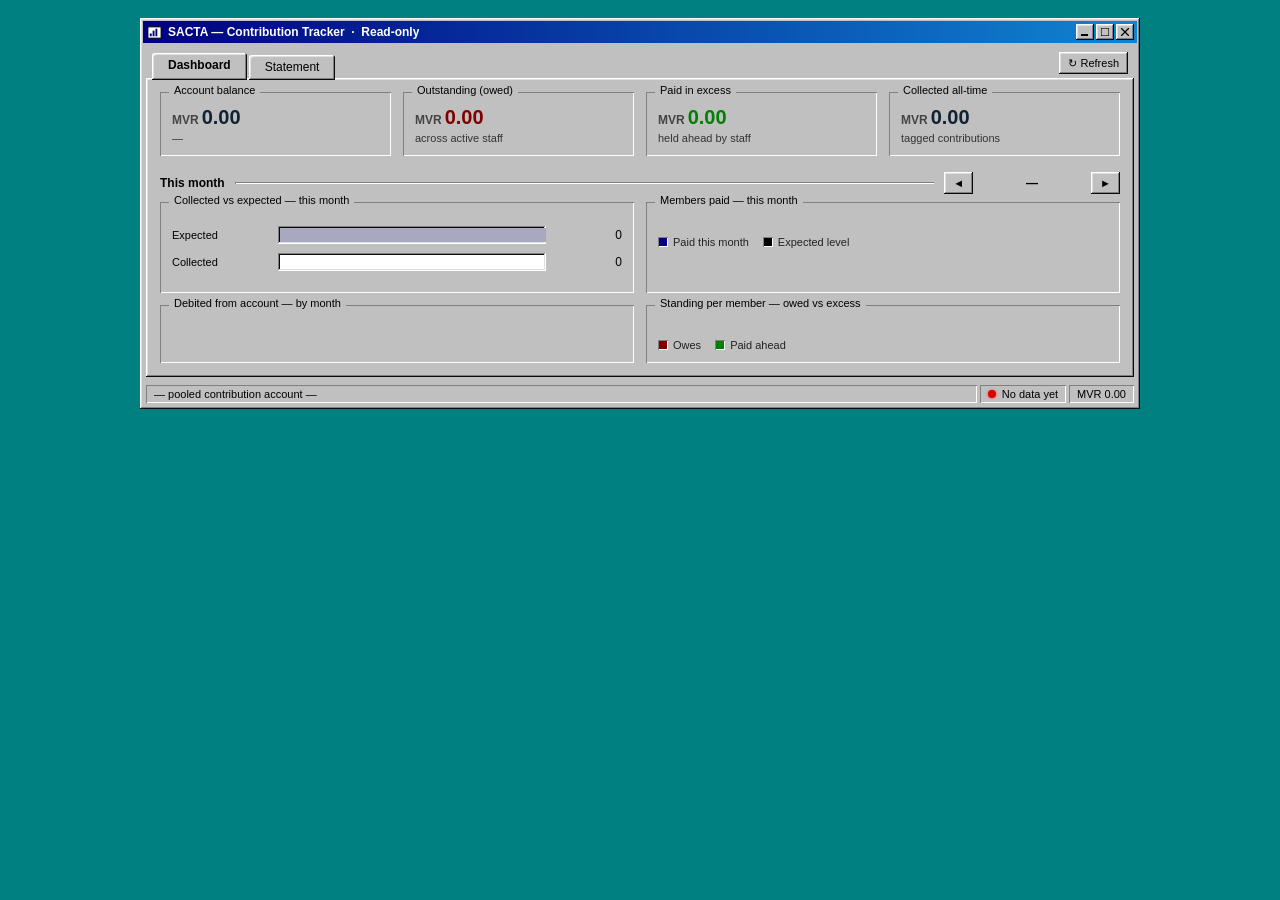
==== guest.html @ 0d837758 "import all files" ====
<!DOCTYPE html>
<html lang="en">
<head>
<meta charset="UTF-8">
<meta name="viewport" content="width=device-width, initial-scale=1.0">
<title>SACTA — Contribution Tracker (view)</title>
<link rel="icon" href="[data-uri]">
<link rel="stylesheet" href="win99.css">
</head>
<body>
<div class="desktop">
  <div class="window app-window">
    <div class="title-bar">
      <div class="title-bar-text">
        <svg class="ico" viewBox="0 0 16 16"><rect x="1" y="2" width="14" height="12" fill="#fff" stroke="#000"/><rect x="3" y="9" width="2" height="3" fill="#000080"/><rect x="6" y="6" width="2" height="6" fill="#000080"/><rect x="9" y="4" width="2" height="8" fill="#000080"/></svg>
        SACTA — Contribution Tracker &nbsp;·&nbsp; Read-only
      </div>
      <div class="title-bar-controls">
        <button class="tbc" data-deco title="Minimize"><svg viewBox="0 0 8 8"><rect x="0" y="6" width="7" height="2" fill="#000"/></svg></button>
        <button class="tbc" data-deco title="Maximize"><svg viewBox="0 0 8 8"><rect x="0" y="0" width="8" height="8" fill="none" stroke="#000" stroke-width="1.2"/></svg></button>
        <button class="tbc" data-deco title="Close"><svg viewBox="0 0 8 8"><path d="M0 0l8 8M8 0L0 8" stroke="#000" stroke-width="1.3"/></svg></button>
      </div>
    </div>

    <div class="window-body">
      <div class="win-tabs">
        <button class="tab active" data-tab="dashboard">Dashboard</button>
        <button class="tab" data-tab="statement">Statement</button>
        <div class="tab-spacer"></div>
        <button class="btn9 sm" id="refreshBtn">↻ Refresh</button>
      </div>

      <div class="panel">
        <!-- ============ DASHBOARD ============ -->
        <section class="page active" id="dashboard">
          <div class="gb-grid g4">
            <div class="gb"><span class="gb-legend">Account balance</span><div class="stat9" id="dbBalance"><span class="cur">MVR</span>0.00</div><div class="note9" id="dbBalanceNote">—</div></div>
            <div class="gb"><span class="gb-legend">Outstanding (owed)</span><div class="stat9 red" id="dbOutstanding"><span class="cur">MVR</span>0.00</div><div class="note9">across active staff</div></div>
            <div class="gb"><span class="gb-legend">Paid in excess</span><div class="stat9 green" id="dbExcess"><span class="cur">MVR</span>0.00</div><div class="note9">held ahead by staff</div></div>
            <div class="gb"><span class="gb-legend">Collected all-time</span><div class="stat9" id="dbCollected"><span class="cur">MVR</span>0.00</div><div class="note9" id="dbCollectedNote">tagged contributions</div></div>
          </div>

          <div class="head9">
            <h2>This month</h2><div class="rule"></div>
            <div class="mnav">
              <button class="btn9 sm" id="mPrev">◄</button>
              <span class="m" id="mLabel">—</span>
              <button class="btn9 sm" id="mNext">►</button>
            </div>
          </div>

          <div class="gb-grid g2">
            <div class="gb"><span class="gb-legend">Collected vs expected — <span id="mvLabel">this month</span></span>
              <div class="rows9" style="margin-top:10px">
                <div class="row9"><div class="nm">Expected</div><div class="pbar"><i class="expected" id="barExpected" style="width:100%"></i></div><div class="val9" id="barExpectedVal">0</div></div>
                <div class="row9"><div class="nm">Collected</div><div class="pbar"><i id="barCollected" style="width:0%"></i></div><div class="val9" id="barCollectedVal">0</div></div>
              </div>
              <div class="note9" id="collectPct" style="margin-top:10px"></div>
            </div>
            <div class="gb"><span class="gb-legend">Members paid — <span id="mpLabel">this month</span></span>
              <div class="rows9" id="membersPaidBars" style="margin-top:10px"></div>
              <div class="legend9"><span><i class="sw" style="background:#000080"></i>Paid this month</span><span><i class="sw" style="background:#000"></i>Expected level</span></div>
            </div>
          </div>

          <div class="gb-grid g2" style="margin-top:12px">
            <div class="gb"><span class="gb-legend">Debited from account — by month</span>
              <div class="rows9" id="debitBars" style="margin-top:10px"></div>
            </div>
            <div class="gb"><span class="gb-legend">Standing per member — owed vs excess</span>
              <div class="dv9" id="divergeBars" style="margin-top:10px"></div>
              <div class="legend9"><span><i class="sw" style="background:#800000"></i>Owes</span><span><i class="sw" style="background:#008000"></i>Paid ahead</span></div>
            </div>
          </div>
        </section>

        <!-- ============ STATEMENT ============ -->
        <section class="page" id="statement">
          <div class="toolbar9">
            <input id="searchTx" class="text9" placeholder="Search name, description, BLAZ…">
            <select id="filterType" class="sel9"><option value="all">All types</option><option value="credit">Credits</option><option value="debit">Debits</option></select>
            <select id="filterTag" class="sel9"></select>
          </div>
          <div class="list9">
            <table class="lv" id="txTable">
              <thead><tr>
                <th style="width:92px">Date</th><th style="width:56px">Type</th><th>Counterparty</th>
                <th class="num" style="width:100px">Amount</th><th style="width:190px">Tags</th><th>Description</th>
              </tr></thead>
              <tbody id="txBody"></tbody>
            </table>
            <div class="empty9" id="txEmpty"><div class="big">Waiting for data</div>Nothing has been shared to this view yet.</div>
          </div>
        </section>
      </div>

      <div class="statusbar">
        <span class="sb-field grow" id="sbAcct">— pooled contribution account —</span>
        <span class="sb-field"><span class="led load" id="sbLed"></span><span id="sbLive">Loading…</span></span>
        <span class="sb-field" id="sbBalance">MVR 0.00</span>
      </div>
    </div>
  </div>
</div>

<div class="toast" id="toast"></div>

<script>
"use strict";
/* ============================================================
   SACTA — GUEST (read-only, Windows 99 theme). No editing.
   Data source, in priority order:
     1. GitHub PUBLIC file  (works across devices; file must be public)
     2. Same-browser localStorage written by the admin page (same origin)
   Live: cross-tab 'storage' event + window focus + 90s polling.
   ============================================================ */

/* >>> To let this view work on OTHER people's devices, point it at your
       PUBLIC data file. Leave blank to use only the copy this browser
       already has from the admin page (same device only).            */
const SYNC = { owner:"", repo:"", path:"sacta-data.json", branch:"main" };

const LS_KEY="sacta_state_v1", GH_KEY="sacta_gh_v1";
const $=s=>document.querySelector(s), $$=s=>[...document.querySelectorAll(s)];
const esc=s=>String(s==null?"":s).replace(/[&<>"']/g,c=>({'&':'&amp;','<':'&lt;','>':'&gt;','"':'&quot;',"'":'&#39;'}[c]));

let state=null, dashMonth=null, lastLoadedAt=0;

/* ---------- formatting / model helpers (same maths as admin) ---------- */
const cur=()=>(state&&state.settings&&state.settings.currency)||"MVR";
const fmt=n=>{n=+n||0;return n.toLocaleString("en-US",{minimumFractionDigits:2,maximumFractionDigits:2});};
const fmt0=n=>Math.round(+n||0).toLocaleString("en-US");
function toast(msg){const t=$("#toast");t.textContent=msg;t.className="toast show";setTimeout(()=>t.className="toast",2200);}

const rankOf=m=>state.ranks.find(r=>r.id===m.rankId);
const expectedOf=m=>{const r=rankOf(m);return r?+r.expected:0;};
const memberById=id=>state.members.find(m=>m.id===id);
const tagById=id=>state.creditTags.find(t=>t.id===id)||state.debitTags.find(t=>t.id===id);
const ymOfDate=d=>d?d.slice(0,7):"";
function monthAdd(ym,d){let[y,m]=ym.split("-").map(Number);m-=1;m+=d;y+=Math.floor(m/12);m=((m%12)+12)%12;return y+"-"+String(m+1).padStart(2,"0");}
function monthLabel(ym){if(!ym)return"—";const[y,m]=ym.split("-").map(Number);return new Date(y,m-1,1).toLocaleString("en-US",{month:"long",year:"numeric"});}
function monthsBetween(a,b){if(!a||!b)return 0;const[ay,am]=a.split("-").map(Number),[by,bm]=b.split("-").map(Number);return Math.max(0,(by-ay)*12+(bm-am)+1);}
function currentMonth(){let latest=(state.settings&&state.settings.startMonth)||"2026-01";state.transactions.forEach(t=>{const y=ymOfDate(t.date);if(y>latest)latest=y;});const now=new Date(),real=now.getFullYear()+"-"+String(now.getMonth()+1).padStart(2,"0");return latest>real?latest:real;}
function paidByMember(mId,month){let s=0;state.transactions.forEach(t=>(t.contributions||[]).forEach(a=>{if(a.memberId===mId&&(!month||a.month===month))s+=+a.amount||0;}));return s;}
function activeInMonth(m,ym){const start=m.joinMonth||state.settings.startMonth;if(ym<start)return false;if(m.retired&&m.retireMonth&&ym>m.retireMonth)return false;return true;}
function expectedToDate(m){const gStart=state.settings.startMonth,start=(m.joinMonth||gStart);const from=start>gStart?start:gStart;let to=currentMonth();if(m.retired&&m.retireMonth&&m.retireMonth<to)to=m.retireMonth;return expectedOf(m)*monthsBetween(from,to);}
const standing=m=>paidByMember(m.id)-expectedToDate(m);
function currentBalance(){const imp=state.transactions.filter(t=>t.source==="import"&&t.balanceAfter!=null);if(imp.length){imp.sort((a,b)=>(a.date+(a.ts||"")).localeCompare(b.date+(b.ts||"")));return +imp[imp.length-1].balanceAfter;}let s=0;state.transactions.forEach(t=>s+=t.type==="credit"?(+t.amount):-(+t.amount));return s;}

function normalise(s){
  s.settings=s.settings||{currency:"MVR",startMonth:"2026-01"};
  s.settings.currency=s.settings.currency||"MVR";
  s.creditTags=s.creditTags||[];s.debitTags=s.debitTags||[];s.ranks=s.ranks||[];
  s.members=(s.members||[]).map(m=>({retired:false,bankNames:[],joinMonth:s.settings.startMonth,retireMonth:null,...m}));
  s.transactions=(s.transactions||[]).map(t=>({tags:[],contributions:[],description:"",...t}));
  return s;
}

/* ================= TABS ================= */
$$(".win-tabs .tab").forEach(b=>b.onclick=()=>{
  $$(".win-tabs .tab").forEach(x=>x.classList.toggle("active",x===b));
  $$("section.page").forEach(p=>p.classList.toggle("active",p.id===b.dataset.tab));
});

/* ================= DASHBOARD ================= */
function setStat(sel,c,val){const el=$(sel);if(el)el.innerHTML=`<span class="cur">${c}</span>${fmt(val)}`;}
function renderDashboard(){
  if(!state)return;
  if(!dashMonth)dashMonth=currentMonth();
  const c=cur();
  const bal=currentBalance();
  $("#sbBalance").textContent=c+" "+fmt(bal);
  setStat("#dbBalance",c,bal);
  $("#dbBalanceNote").textContent=state.transactions.some(t=>t.source==="import")?"as of latest statement row":"no statement imported yet";

  let owed=0,excess=0,collected=0;
  state.members.forEach(m=>{const s=standing(m);if(s<0)owed+=-s;else excess+=s;});
  state.transactions.forEach(t=>(t.contributions||[]).forEach(a=>collected+=+a.amount||0));
  setStat("#dbOutstanding",c,owed);setStat("#dbExcess",c,excess);setStat("#dbCollected",c,collected);
  $("#dbCollectedNote").textContent=`${state.transactions.reduce((n,t)=>n+((t.contributions&&t.contributions.length)?1:0),0)} tagged transactions`;

  $("#mLabel").textContent=monthLabel(dashMonth);
  $("#mvLabel").textContent=$("#mpLabel").textContent=monthLabel(dashMonth);

  let expMonth=0,colMonth=0;
  state.members.forEach(m=>{if(activeInMonth(m,dashMonth))expMonth+=expectedOf(m);});
  state.transactions.forEach(t=>(t.contributions||[]).forEach(a=>{if(a.month===dashMonth)colMonth+=+a.amount||0;}));
  const maxCE=Math.max(expMonth,colMonth,1);
  $("#barExpected").style.width=(expMonth/maxCE*100)+"%";
  $("#barCollected").style.width=(colMonth/maxCE*100)+"%";
  $("#barExpectedVal").textContent=fmt0(expMonth);$("#barCollectedVal").textContent=fmt0(colMonth);
  const pct=expMonth?Math.round(colMonth/expMonth*100):0;
  $("#collectPct").innerHTML=`Collected <b>${pct}%</b> of the ${c} ${fmt0(expMonth)} expected this month`
    +(colMonth>expMonth?` · <span class="cr">+${fmt0(colMonth-expMonth)} over</span>`:colMonth<expMonth?` · <span class="dr">${fmt0(expMonth-colMonth)} short</span>`:"");

  const active=state.members.filter(m=>activeInMonth(m,dashMonth));
  const maxPaid=Math.max(1,...active.map(m=>Math.max(paidByMember(m.id,dashMonth),expectedOf(m))));
  $("#membersPaidBars").innerHTML=active.length?active.map(m=>{
    const p=paidByMember(m.id,dashMonth),e=expectedOf(m),done=p>=e&&e>0;
    return `<div class="row9"><div class="nm" title="${esc(m.name)}">${esc(m.name)}</div>
      <div class="pbar"><i style="width:${p/maxPaid*100}%"></i><span class="tick" style="left:${Math.min(100,e/maxPaid*100)}%"></span></div>
      <div class="val9 ${done?'green':''}">${fmt0(p)}</div></div>`;}).join(""):`<div class="note9">No active staff for this month.</div>`;

  const dm={};state.transactions.filter(t=>t.type==="debit").forEach(t=>{const y=ymOfDate(t.date);dm[y]=(dm[y]||0)+(+t.amount||0);});
  const months=Object.keys(dm).sort();const maxD=Math.max(1,...months.map(k=>dm[k]));
  $("#debitBars").innerHTML=months.length?months.map(k=>`<div class="row9">
      <div class="nm">${monthLabel(k).replace(/ \d{4}/,m=>" '"+m.trim().slice(-2))}</div>
      <div class="pbar"><i class="red" style="width:${dm[k]/maxD*100}%"></i></div>
      <div class="val9">${fmt0(dm[k])}</div></div>`).join(""):`<div class="note9">No debits recorded yet.</div>`;

  const stds=state.members.map(m=>({m,s:standing(m)})).filter(x=>Math.abs(x.s)>0.005);
  const maxS=Math.max(1,...stds.map(x=>Math.abs(x.s)));
  $("#divergeBars").innerHTML=stds.length?stds.map(({m,s})=>{
    const w=Math.abs(s)/maxS*100;
    return `<div class="dv9-row"><div class="nm" title="${esc(m.name)}">${esc(m.name)}</div>
      <div class="dv9-l"><div class="dv9-b owe" style="width:${s<0?w:0}%"></div></div><div class="dv9-c"></div>
      <div class="dv9-r"><div class="dv9-b exc" style="width:${s>0?w:0}%"></div></div>
      <div class="val9 ${s<0?'red':'green'}">${s<0?'−':'+'}${fmt0(Math.abs(s))}</div></div>`;}).join(""):`<div class="note9">Everyone is on track (or nothing tagged yet).</div>`;
}
$("#mPrev").onclick=()=>{if(!dashMonth)return;dashMonth=monthAdd(dashMonth,-1);renderDashboard();};
$("#mNext").onclick=()=>{if(!dashMonth)return;dashMonth=monthAdd(dashMonth,1);renderDashboard();};

/* ================= STATEMENT ================= */
function renderTagFilter(){
  const sel=$("#filterTag");const c=sel.value;
  sel.innerHTML=`<option value="all">All tags</option><option value="__contrib">◆ Contribution only</option><option value="__untagged">Untagged</option>`
    +state.creditTags.concat(state.debitTags).map(t=>`<option value="${t.id}">${esc(t.name)}</option>`).join("");
  sel.value=[...sel.options].some(o=>o.value===c)?c:"all";
}
function renderTx(){
  if(!state)return;
  renderTagFilter();
  const q=($("#searchTx").value||"").toLowerCase().trim();
  const ft=$("#filterType").value, ftag=$("#filterTag").value;
  let list=state.transactions.slice().sort((a,b)=>(b.date+(b.ts||"")).localeCompare(a.date+(a.ts||"")));
  list=list.filter(t=>{
    if(ft!=="all"&&t.type!==ft)return false;
    if(ftag==="__contrib"&&!(t.contributions&&t.contributions.length))return false;
    if(ftag==="__untagged"&&t.tags.length)return false;
    if(ftag!=="all"&&ftag!=="__contrib"&&ftag!=="__untagged"&&!t.tags.includes(ftag))return false;
    if(q){const hay=(t.counterparty+" "+t.description+" "+(t.blaz||"")+" "+(t.ft||"")).toLowerCase();if(!hay.includes(q))return false;}
    return true;
  });
  $("#txEmpty").style.display=state.transactions.length?"none":"block";
  const body=$("#txBody");
  if(!list.length&&state.transactions.length){body.innerHTML=`<tr><td colspan="6" class="empty9">No transactions match your filters.</td></tr>`;return;}
  body.innerHTML=list.map(t=>{
    const alloc=(t.contributions||[]);
    const allocInfo=alloc.length?`<div class="b9 contrib" title="${alloc.map(a=>`${(memberById(a.memberId)||{}).name||'?'}: ${cur()} ${fmt(a.amount)} (${a.month})`).join('\n')}">◆ ${[...new Set(alloc.map(a=>(memberById(a.memberId)||{}).name||'?'))].join(', ')}</div>`:"";
    const chips=t.tags.map(id=>{const tg=tagById(id);if(!tg)return"";return `<span class="chip9"><i class="dot" style="background:${esc(tg.color||'#808080')}"></i>${esc(tg.name)}</span>`;}).join("")||'<span class="mini">—</span>';
    return `<tr>
      <td class="num" style="font-size:11px">${esc(t.date)}</td>
      <td><span class="b9 ${t.type==='credit'?'cr':'dr'}">${t.type==="credit"?"CR":"DR"}</span>${t.source==="manual"?' <span class="b9 manual">M</span>':''}</td>
      <td><div class="cp9">${esc(t.counterparty||"—")}</div>${allocInfo}</td>
      <td class="num ${t.type==="credit"?"cr":"dr"}">${t.type==="credit"?"+":"−"}${fmt(t.amount)}</td>
      <td><div class="chips9">${chips}</div></td>
      <td class="desc9">${t.description?esc(t.description):'<span class="mini">—</span>'}</td>
    </tr>`;}).join("");
}
$("#searchTx").oninput=renderTx;
$("#filterType").onchange=renderTx;
$("#filterTag").onchange=renderTx;

/* ================= DATA LOADING + LIVE ================= */
function setLive(kind,text){
  const led=$("#sbLed");if(led)led.className="led"+(kind==="stale"?" stale":kind==="err"?" err":kind==="loading"?" load":"");
  const t=$("#sbLive");if(t)t.textContent=text;
}
function readLocal(){try{const raw=localStorage.getItem(LS_KEY);return raw?JSON.parse(raw):null;}catch(e){return null;}}
function ghCoords(){
  if(SYNC.owner&&SYNC.repo)return SYNC;
  try{const g=JSON.parse(localStorage.getItem(GH_KEY));if(g&&g.owner&&g.repo)return{owner:g.owner,repo:g.repo,path:g.path||"sacta-data.json",branch:g.branch||"main"};}catch(e){}
  return null;
}
async function fetchRemote(){
  const c=ghCoords();if(!c)return null;
  const url=`https://raw.githubusercontent.com/${c.owner}/${c.repo}/${c.branch}/${c.path.split("/").map(encodeURIComponent).join("/")}?t=${Date.now()}`;
  const r=await fetch(url,{cache:"no-store"});
  if(!r.ok)throw new Error("http "+r.status);
  return JSON.parse(await r.text());
}
const savedAt=s=>(s&&s.meta&&s.meta.savedAt)||0;
function timeStr(){return new Date().toLocaleTimeString("en-US",{hour:"2-digit",minute:"2-digit"});}
function apply(s,srcLabel){
  state=normalise(s);lastLoadedAt=Date.now();
  const acct=state.settings.acctName;
  $("#sbAcct").textContent=acct?acct:"— pooled contribution account —";
  if(!dashMonth)dashMonth=currentMonth();
  renderDashboard();renderTx();
  setLive("ok", srcLabel+" · "+timeStr());
}

let loading=false;
async function load(initial){
  if(loading)return;loading=true;
  if(initial)setLive("loading","Loading…");
  const local=readLocal();
  let remote=null,remoteErr=false;
  try{remote=await fetchRemote();}catch(e){remoteErr=true;}
  const pick = (remote&&(!local||savedAt(remote)>=savedAt(local))) ? {s:remote,src:"GitHub"}
             : local ? {s:local,src:"this browser"} : null;
  if(pick){apply(pick.s,pick.src);}
  else{ setLive("err", (remoteErr&&ghCoords()) ? "No data found" : "No data yet"); }
  loading=false;
}

window.addEventListener("storage",e=>{ if(e.key===LS_KEY||e.key===GH_KEY) load(false); });
window.addEventListener("focus",()=>load(false));
document.addEventListener("visibilitychange",()=>{if(document.visibilityState==="visible")load(false);});
setInterval(()=>{ if(document.visibilityState==="visible") load(false); }, 90000);
$("#refreshBtn").onclick=()=>{setLive("loading","Refreshing…");load(false);};
setInterval(()=>{ if(state){const s=Math.floor((Date.now()-lastLoadedAt)/1000);
  if(s>150) setLive("stale","Updated "+(s<3600?Math.floor(s/60)+"m":Math.floor(s/3600)+"h")+" ago"); } },30000);
document.querySelectorAll("[data-deco]").forEach(b=>b.onclick=e=>e.preventDefault());

load(true);
</script>
</body>
</html>
---- win99.css ----
/* =========================================================
   Windows 99 — Neptune Build  ·  shared theme (login + guest)
   Classic Win9x chrome, teal desktop, responsive.
   ========================================================= */
:root{
  --teal:#008080; --silver:#c0c0c0; --silver-lt:#dfdfdf;
  --gray:#808080; --dark:#0a0a0a; --white:#fff;
  --navy:#000080; --navy-lt:#1084d0;
  --green:#008000; --maroon:#800000; --blue:#000080;
  --font:"Tahoma","MS Sans Serif","Segoe UI",Geneva,Verdana,sans-serif;
  /* bevels (classic 9x recipes) */
  --raised:inset -1px -1px #0a0a0a, inset 1px 1px #fff, inset -2px -2px #808080, inset 2px 2px #dfdfdf;
  --pressed:inset -1px -1px #fff, inset 1px 1px #0a0a0a, inset -2px -2px #dfdfdf, inset 2px 2px #808080;
  --sunken:inset -1px -1px #fff, inset 1px 1px #808080, inset -2px -2px #dfdfdf, inset 2px 2px #0a0a0a;
  --sunken-thin:inset 1px 1px #808080, inset -1px -1px #fff;
}
*{box-sizing:border-box}
html,body{margin:0;padding:0}
body{
  background:var(--teal);
  font-family:var(--font); font-size:12px; color:#000;
  -webkit-font-smoothing:none; min-height:100vh;
}
img{image-rendering:pixelated}
::selection{background:var(--navy);color:#fff}

/* ---- scrollbars ---- */
::-webkit-scrollbar{width:16px;height:16px}
::-webkit-scrollbar-track{background:#dfdfdf;box-shadow:var(--sunken-thin)}
::-webkit-scrollbar-thumb{background:var(--silver);box-shadow:var(--raised);border:1px solid transparent}
::-webkit-scrollbar-button{background:var(--silver);box-shadow:var(--raised);display:block;height:16px;width:16px}

/* ---- desktop / window ---- */
.desktop{min-height:100vh;padding:18px;display:flex;flex-direction:column;align-items:center}
.login-desktop{justify-content:center}
.window{background:var(--silver);box-shadow:var(--raised);padding:3px}
.window-body{padding:12px}

/* ---- title bar ---- */
.title-bar{
  background:linear-gradient(90deg,var(--navy),var(--navy-lt));
  color:#fff;display:flex;align-items:center;justify-content:space-between;
  padding:3px 3px 3px 4px;height:22px;user-select:none;
}
.title-bar.inactive{background:linear-gradient(90deg,#7f7f7f,#b5b5b5)}
.title-bar-text{font-weight:700;font-size:12px;display:flex;align-items:center;gap:6px;white-space:nowrap;overflow:hidden;text-overflow:ellipsis}
.title-bar-text .ico{width:15px;height:15px;flex:none}
.title-bar-controls{display:flex;gap:2px;flex:none}
.tbc{width:18px;height:16px;background:var(--silver);box-shadow:var(--raised);border:none;
  font-family:var(--font);font-size:10px;font-weight:700;line-height:1;color:#000;cursor:pointer;
  display:flex;align-items:center;justify-content:center;padding:0}
.tbc:active{box-shadow:var(--pressed)}
.tbc svg{width:8px;height:8px}

/* ---- buttons ---- */
.btn9{
  background:var(--silver);box-shadow:var(--raised);border:none;color:#000;
  font-family:var(--font);font-size:12px;min-width:75px;height:24px;padding:2px 12px;cursor:pointer;
  display:inline-flex;align-items:center;justify-content:center;gap:6px;
}
.btn9:active,.btn9.on{box-shadow:var(--pressed)}
.btn9:active{padding:3px 11px 1px 13px}
.btn9:focus-visible{outline:1px dotted #000;outline-offset:-4px}
.btn9[disabled]{color:var(--gray);text-shadow:1px 1px #fff;cursor:default}
.btn9.sm{min-width:0;height:22px;padding:1px 9px;font-size:11px}

.button-row{display:flex;gap:8px;margin-top:14px;flex-wrap:wrap}
.button-row.center{justify-content:center}
.button-row.right{justify-content:flex-end}

/* ---- inputs / selects ---- */
.text9,select.sel9,textarea.text9{
  background:#fff;box-shadow:var(--sunken);border:none;padding:3px 4px;
  font-family:var(--font);font-size:12px;color:#000;width:100%;
}
.text9:focus,select.sel9:focus{outline:none}
select.sel9{height:23px;-webkit-appearance:none;appearance:none;cursor:pointer;padding-right:22px;
  background-image:url("data:image/svg+xml;utf8,<svg xmlns='http://www.w3.org/2000/svg' width='8' height='8'><path d='M0 1h8L4 6z' fill='black'/></svg>");
  background-repeat:no-repeat;background-position:right 6px center}
label.dim{color:var(--gray);text-shadow:1px 1px #fff}

/* retro checkbox */
.chk9{display:inline-flex;align-items:center;gap:7px;font-size:12px}
.chk9 input{appearance:none;-webkit-appearance:none;width:13px;height:13px;background:#fff;box-shadow:var(--sunken);margin:0;position:relative;flex:none}
.chk9 input:checked::after{content:"";position:absolute;inset:2px;background:#000;
  clip-path:polygon(14% 44%,0 65%,45% 100%,100% 16%,80% 0,43% 62%)}
.chk9 input:disabled{background:var(--silver)}
.chk9.dim label{color:var(--gray);text-shadow:1px 1px #fff}

/* =========================================================
   LOGIN PAGE
   ========================================================= */
.login-window{width:370px;max-width:100%}
.login-body{padding:0}
.login-banner{position:relative;background:#fff;box-shadow:var(--sunken);margin:2px;padding:14px 16px;
  display:flex;align-items:center;gap:16px;overflow:hidden}
.login-banner::before{content:"";position:absolute;inset:0;
  background:linear-gradient(120deg,#e9edff 0%,#fff 40%,#fff 100%);opacity:.7}
.flag{position:relative;width:56px;height:48px;flex:none;
  display:grid;grid-template-columns:1fr 1fr;grid-template-rows:1fr 1fr;gap:4px;
  transform:perspective(140px) rotateY(-14deg) skewY(-4deg)}
.flag i{display:block;border-radius:1px;box-shadow:1px 1px 0 rgba(0,0,0,.25)}
.flag .r{background:#f24d3d}.flag .g{background:#7cb63a}.flag .b{background:#33a3e5}.flag .y{background:#f9c33c}
.brand-text{position:relative;line-height:1;display:flex;flex-direction:column;gap:1px}
.brand-text .ms{font-size:11px;color:#333;font-weight:600;letter-spacing:.02em}
.brand-text .big{font-size:30px;font-weight:800;color:#123;font-style:italic;letter-spacing:-.5px;display:flex;align-items:baseline;gap:2px}
.brand-text .big b{color:#2b6fb0}
.brand-text .sub{font-size:13px;font-weight:700;color:#2b6fb0;font-style:italic;margin-top:-2px}

.login-fields{padding:16px 16px 4px}
.field-row{display:grid;grid-template-columns:82px 1fr;align-items:center;gap:10px;margin-bottom:10px}
.field-row > label:first-child{text-align:right;font-size:12px}
.checkbox-row{grid-template-columns:82px 1fr}
.checkbox-row .chk9{grid-column:2}
.login-buttons{padding:2px 16px 16px;display:flex;gap:8px;justify-content:center;flex-wrap:wrap}
.login-buttons .btn9{min-width:84px}

/* modal error dialog */
.dialog-overlay{position:fixed;inset:0;background:rgba(0,0,0,.15);display:none;align-items:center;justify-content:center;z-index:50;padding:16px}
.dialog-overlay.open{display:flex}
.err-window{width:320px;max-width:100%}
.err-body{display:flex;flex-direction:column;gap:12px}
.err-top{display:flex;gap:14px;align-items:center}
.err-ico{width:32px;height:32px;flex:none;border-radius:50%;background:#fff;color:#d00;
  display:flex;align-items:center;justify-content:center;font-size:22px;font-weight:900;box-shadow:var(--sunken-thin)}
.shake{animation:sh .3s}
@keyframes sh{0%,100%{transform:translateX(0)}25%{transform:translateX(-6px)}75%{transform:translateX(6px)}}

/* =========================================================
   GUEST APP  (Win9x)
   ========================================================= */
.app-window{width:min(1000px,100%);display:flex;flex-direction:column}
.app-window > .window-body{padding:3px;display:flex;flex-direction:column;gap:0}

/* tabs */
.win-tabs{display:flex;align-items:flex-end;gap:2px;padding:6px 6px 0;position:relative;z-index:2;flex-wrap:wrap}
.tab{background:var(--silver);box-shadow:var(--raised);border:none;font-family:var(--font);font-size:12px;
  padding:5px 16px 6px;cursor:pointer;margin-bottom:-2px;border-radius:3px 3px 0 0;color:#000}
.tab.active{padding-bottom:8px;position:relative;z-index:3;font-weight:700}
.tab:focus-visible{outline:1px dotted #000;outline-offset:-4px}
.tab-spacer{flex:1;min-width:8px}
.win-tabs .btn9.sm{margin-bottom:4px}

.panel{background:var(--silver);box-shadow:var(--raised);padding:14px;position:relative;z-index:1}
.page{display:none}
.page.active{display:block}

/* group boxes */
.gb{position:relative;box-shadow:var(--sunken-thin);padding:14px 12px 12px;margin:0}
.gb > legend,.gb-legend{position:absolute;top:-8px;left:9px;background:var(--silver);padding:0 5px;font-size:11px;color:#000}
.gb-grid{display:grid;gap:12px}
.g4{grid-template-columns:repeat(4,1fr)}
.g2{grid-template-columns:repeat(2,1fr)}

.stat9{font-size:20px;font-weight:700;color:#123;font-family:"Tahoma",var(--font)}
.stat9 .cur{font-size:12px;color:#444;margin-right:3px}
.stat9.green{color:var(--green)}.stat9.red{color:var(--maroon)}
.note9{font-size:11px;color:#333;margin-top:3px}

/* section heading row */
.head9{display:flex;align-items:center;gap:10px;margin:16px 0 8px}
.head9 h2{font-size:12px;margin:0;font-weight:700}
.head9 .rule{flex:1;height:2px;box-shadow:var(--sunken-thin)}

/* month nav */
.mnav{display:inline-flex;align-items:center;gap:4px}
.mnav .m{min-width:110px;text-align:center;font-weight:700;font-size:12px}

/* progress-style bars */
.rows9{display:flex;flex-direction:column;gap:9px;margin-top:6px}
.row9{display:grid;grid-template-columns:96px 1fr 66px;align-items:center;gap:10px}
.row9 .nm{font-size:11px;white-space:nowrap;overflow:hidden;text-overflow:ellipsis}
.pbar{position:relative;height:18px;background:#fff;box-shadow:var(--sunken);overflow:hidden}
.pbar > i{position:absolute;top:2px;left:2px;bottom:2px;display:block;
  background:repeating-linear-gradient(90deg,var(--navy) 0 6px,#0a0aa0 6px 8px)}
.pbar > i.expected{background:#a8a8c0}
.pbar > i.red{background:repeating-linear-gradient(90deg,var(--maroon) 0 6px,#a01010 6px 8px)}
.pbar .tick{position:absolute;top:0;bottom:0;width:2px;background:#000}
.val9{font-family:"Tahoma",var(--font);font-size:12px;text-align:right}
.val9.green{color:var(--green)}.val9.red{color:var(--maroon)}

/* diverging */
.dv9{display:flex;flex-direction:column;gap:7px;margin-top:6px}
.dv9-row{display:grid;grid-template-columns:88px 1fr 2px 1fr 64px;align-items:center;gap:6px}
.dv9-row .nm{font-size:11px;white-space:nowrap;overflow:hidden;text-overflow:ellipsis}
.dv9-l,.dv9-r{height:14px;display:flex}.dv9-l{justify-content:flex-end}
.dv9-b{height:100%}.dv9-b.owe{background:var(--maroon)}.dv9-b.exc{background:var(--green)}
.dv9-c{width:2px;height:16px;background:#000}

.legend9{display:flex;gap:14px;font-size:11px;color:#222;margin-top:10px;flex-wrap:wrap}
.legend9 span{display:inline-flex;align-items:center;gap:5px}
.sw{width:10px;height:10px;display:inline-block;box-shadow:var(--sunken-thin)}

/* toolbar (statement) */
.toolbar9{display:flex;gap:8px;flex-wrap:wrap;align-items:center;margin-bottom:10px}
.toolbar9 .text9{max-width:230px}.toolbar9 .sel9{max-width:150px;width:auto}

/* list view */
.list9{box-shadow:var(--sunken);background:#fff;overflow:auto;max-height:64vh}
table.lv{width:100%;border-collapse:collapse;font-size:12px}
table.lv thead th{position:sticky;top:0;z-index:2;background:var(--silver);box-shadow:var(--raised);
  font-weight:700;text-align:left;padding:4px 8px;font-size:11px;white-space:nowrap}
table.lv thead th.num,table.lv td.num{text-align:right;font-family:"Tahoma",var(--font)}
table.lv tbody td{padding:4px 8px;border-bottom:1px solid #e6e6e6;vertical-align:middle}
table.lv tbody tr:hover{background:#e8ecff}
.cr{color:var(--green)}.dr{color:var(--maroon)}
.cp9{font-weight:700}
.desc9{color:#444;max-width:220px}
.mini{font-size:11px;color:#666}

/* badges / chips */
.b9{font-size:10px;font-weight:700;padding:1px 5px;box-shadow:var(--raised);background:var(--silver);white-space:nowrap;display:inline-flex;align-items:center;gap:4px}
.b9.cr{color:var(--green)}.b9.dr{color:var(--maroon)}.b9.manual{color:var(--navy)}
.b9.contrib{color:#7a5a00}
.chip9{font-size:10px;font-weight:700;padding:1px 6px;box-shadow:var(--raised);background:var(--silver);display:inline-flex;align-items:center;gap:4px;white-space:nowrap}
.chip9 .dot{width:8px;height:8px;flex:none;box-shadow:var(--sunken-thin)}
.chips9{display:flex;gap:4px;flex-wrap:wrap}

/* status bar */
.statusbar{display:flex;gap:3px;margin-top:8px}
.sb-field{box-shadow:var(--sunken-thin);padding:3px 8px;font-size:11px;flex:0 0 auto;display:flex;align-items:center;gap:6px}
.sb-field.grow{flex:1;min-width:0;overflow:hidden;white-space:nowrap;text-overflow:ellipsis}
.led{width:8px;height:8px;border-radius:50%;background:#0c0;flex:none;box-shadow:0 0 3px #0f0}
.led.stale{background:#e0a000;box-shadow:0 0 3px #fc0}
.led.err{background:#d00;box-shadow:0 0 3px #f44}
.led.load{background:#00c;box-shadow:0 0 3px #44f;animation:blink 1s steps(2) infinite}
@keyframes blink{50%{opacity:.3}}

.empty9{text-align:center;padding:36px 16px;color:#444}
.empty9 .big{font-size:13px;font-weight:700;margin-bottom:5px}

/* toast */
.toast{position:fixed;bottom:16px;left:50%;transform:translateX(-50%) translateY(16px);opacity:0;
  background:var(--silver);box-shadow:var(--raised);padding:8px 16px;font-size:12px;font-weight:700;
  z-index:80;transition:.2s;pointer-events:none}
.toast.show{opacity:1;transform:translateX(-50%) translateY(0)}

/* =========================================================
   RESPONSIVE  (phones)
   ========================================================= */
@media(max-width:720px){
  .desktop{padding:8px}
  .g4{grid-template-columns:repeat(2,1fr)}
  .g2{grid-template-columns:1fr}
  .panel{padding:10px}
  .row9{grid-template-columns:76px 1fr 56px}
  .dv9-row{grid-template-columns:70px 1fr 2px 1fr 52px}
  .desc9{max-width:120px}
  table.lv thead th:nth-child(6),table.lv td:nth-child(6){display:none} /* hide description col */
}
@media(max-width:520px){
  body{font-size:12px}
  .login-window{width:100%}
  .brand-text .big{font-size:24px}
  .flag{width:44px;height:38px}
  .field-row{grid-template-columns:70px 1fr}
  .login-buttons{flex-direction:column}
  .login-buttons .btn9{width:100%}
  .win-tabs{padding:6px 4px 0}
  .tab{padding:6px 12px;flex:1}
  table.lv td:nth-child(2),table.lv th:nth-child(2){display:none} /* hide type col */
  .statusbar{flex-wrap:wrap}
  .sb-field.grow{flex:1 1 100%}
}
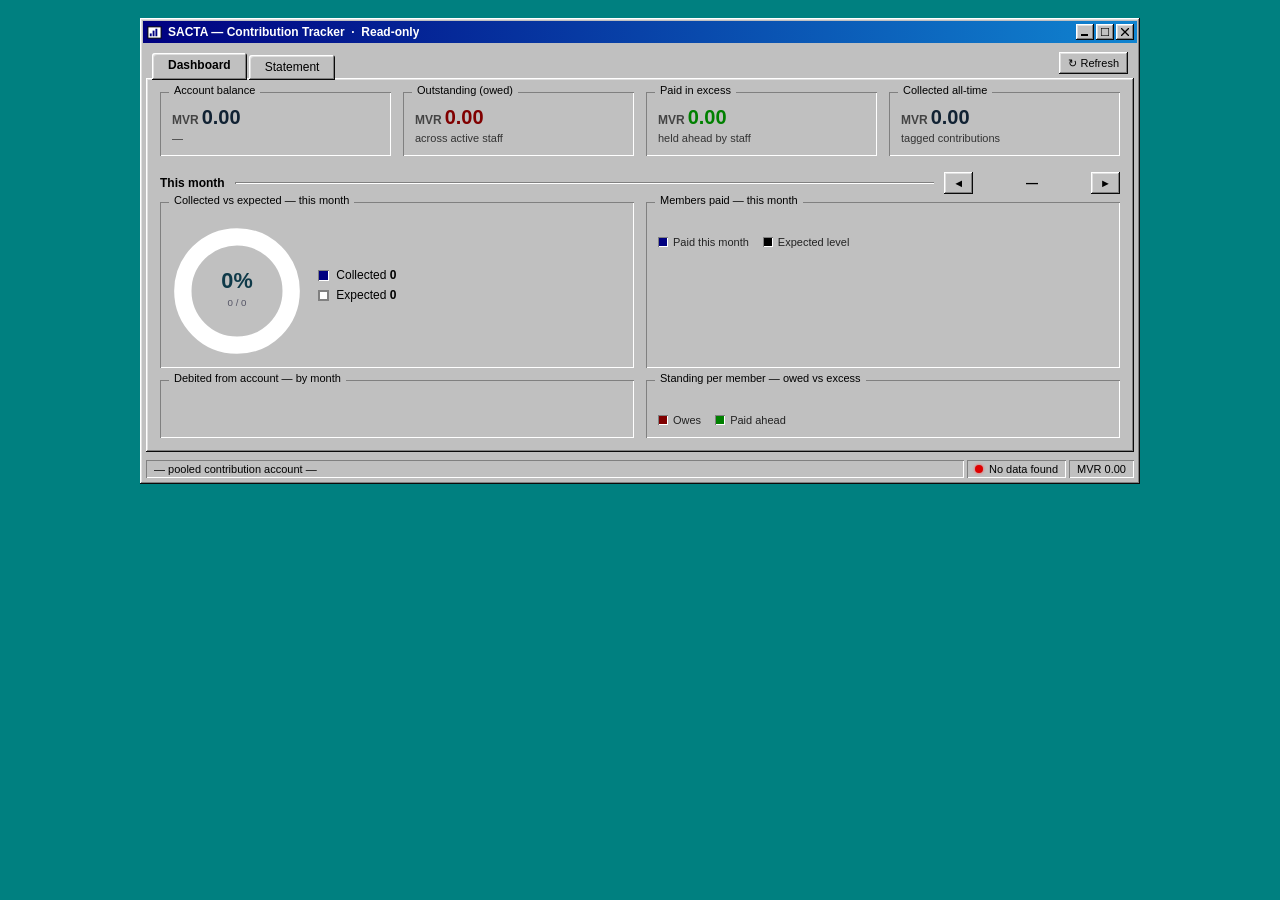
==== commit 732f5d5c: "Add files via upload" ====
--- a/guest.html
+++ b/guest.html
@@ -6,6 +6,17 @@
 <title>SACTA — Contribution Tracker (view)</title>
 <link rel="icon" href="[data-uri]">
 <link rel="stylesheet" href="win99.css">
+<style>
+  .donut9{display:flex;align-items:center;gap:16px;margin-top:10px;flex-wrap:wrap}
+  .dn9{width:130px;height:130px;flex:none}
+  .dn-track{}
+  #ceArc{transition:stroke-dasharray .5s ease}
+  .dn-pct{font-size:20px;font-weight:800;fill:#0f3a49;font-family:"Tahoma",sans-serif}
+  .dn-sub{font-size:9px;fill:#556;font-family:"Tahoma",sans-serif}
+  .dn-legend{font-size:12px;display:flex;flex-direction:column;gap:6px}
+  .dn-legend b{font-family:"Tahoma",sans-serif}
+  .dn-legend .sw{width:11px;height:11px;display:inline-block;vertical-align:middle;margin-right:4px}
+</style>
 </head>
 <body>
 <div class="desktop">
@@ -51,11 +62,20 @@
 
           <div class="gb-grid g2">
             <div class="gb"><span class="gb-legend">Collected vs expected — <span id="mvLabel">this month</span></span>
-              <div class="rows9" style="margin-top:10px">
-                <div class="row9"><div class="nm">Expected</div><div class="pbar"><i class="expected" id="barExpected" style="width:100%"></i></div><div class="val9" id="barExpectedVal">0</div></div>
-                <div class="row9"><div class="nm">Collected</div><div class="pbar"><i id="barCollected" style="width:0%"></i></div><div class="val9" id="barCollectedVal">0</div></div>
+              <div class="donut9">
+                <svg viewBox="0 0 120 120" class="dn9">
+                  <circle cx="60" cy="60" r="50" fill="none" stroke="#fff" stroke-width="16" class="dn-track"></circle>
+                  <circle cx="60" cy="60" r="50" fill="none" stroke="#000080" stroke-width="16" id="ceArc"
+                          transform="rotate(-90 60 60)" stroke-dasharray="0 999"></circle>
+                  <text x="60" y="57" text-anchor="middle" class="dn-pct" id="cePct">0%</text>
+                  <text x="60" y="74" text-anchor="middle" class="dn-sub" id="ceSub">0 / 0</text>
+                </svg>
+                <div class="dn-legend">
+                  <div><span class="sw" style="background:#000080"></span> Collected <b id="ceCol">0</b></div>
+                  <div><span class="sw" style="background:#fff;box-shadow:inset 0 0 0 2px #808080"></span> Expected <b id="ceExp">0</b></div>
+                  <div class="note9" id="collectPct" style="margin-top:6px"></div>
+                </div>
               </div>
-              <div class="note9" id="collectPct" style="margin-top:10px"></div>
             </div>
             <div class="gb"><span class="gb-legend">Members paid — <span id="mpLabel">this month</span></span>
               <div class="rows9" id="membersPaidBars" style="margin-top:10px"></div>
@@ -115,10 +135,12 @@
    Live: cross-tab 'storage' event + window focus + 90s polling.
    ============================================================ */
 
-/* >>> To let this view work on OTHER people's devices, point it at your
-       PUBLIC data file. Leave blank to use only the copy this browser
-       already has from the admin page (same device only).            */
-const SYNC = { owner:"", repo:"", path:"sacta-data.json", branch:"main" };
+/* >>> Guest reads the LATEST data straight from GitHub so it works on any
+       device without logging into admin. For that, the data file must be
+       readable without a token — i.e. the repo below must be PUBLIC.
+       (If you keep it private, the guest only works in a browser where the
+       admin has already signed in on this same device.)                    */
+const SYNC = { owner:"definitelyafeature", repo:"sacta-data", path:"sacta-data.json", branch:"main" };
 
 const LS_KEY="sacta_state_v1", GH_KEY="sacta_gh_v1";
 const $=s=>document.querySelector(s), $$=s=>[...document.querySelectorAll(s)];
@@ -144,14 +166,16 @@
 function paidByMember(mId,month){let s=0;state.transactions.forEach(t=>(t.contributions||[]).forEach(a=>{if(a.memberId===mId&&(!month||a.month===month))s+=+a.amount||0;}));return s;}
 function activeInMonth(m,ym){const start=m.joinMonth||state.settings.startMonth;if(ym<start)return false;if(m.retired&&m.retireMonth&&ym>m.retireMonth)return false;return true;}
 function expectedToDate(m){const gStart=state.settings.startMonth,start=(m.joinMonth||gStart);const from=start>gStart?start:gStart;let to=currentMonth();if(m.retired&&m.retireMonth&&m.retireMonth<to)to=m.retireMonth;return expectedOf(m)*monthsBetween(from,to);}
-const standing=m=>paidByMember(m.id)-expectedToDate(m);
+const forgivenOf=m=>+m.forgiven||0;
+const standingRaw=m=>paidByMember(m.id)-expectedToDate(m);
+function standing(m){const raw=standingRaw(m);return raw<0?Math.min(0,raw+forgivenOf(m)):raw;}
 function currentBalance(){const imp=state.transactions.filter(t=>t.source==="import"&&t.balanceAfter!=null);if(imp.length){imp.sort((a,b)=>(a.date+(a.ts||"")).localeCompare(b.date+(b.ts||"")));return +imp[imp.length-1].balanceAfter;}let s=0;state.transactions.forEach(t=>s+=t.type==="credit"?(+t.amount):-(+t.amount));return s;}
 
 function normalise(s){
   s.settings=s.settings||{currency:"MVR",startMonth:"2026-01"};
   s.settings.currency=s.settings.currency||"MVR";
   s.creditTags=s.creditTags||[];s.debitTags=s.debitTags||[];s.ranks=s.ranks||[];
-  s.members=(s.members||[]).map(m=>({retired:false,bankNames:[],joinMonth:s.settings.startMonth,retireMonth:null,...m}));
+  s.members=(s.members||[]).map(m=>({retired:false,bankNames:[],joinMonth:s.settings.startMonth,retireMonth:null,forgiven:0,photo:null,...m}));
   s.transactions=(s.transactions||[]).map(t=>({tags:[],contributions:[],description:"",...t}));
   return s;
 }
@@ -174,7 +198,7 @@
   $("#dbBalanceNote").textContent=state.transactions.some(t=>t.source==="import")?"as of latest statement row":"no statement imported yet";
 
   let owed=0,excess=0,collected=0;
-  state.members.forEach(m=>{const s=standing(m);if(s<0)owed+=-s;else excess+=s;});
+  state.members.filter(m=>!m.retired).forEach(m=>{const s=standing(m);if(s<0)owed+=-s;else excess+=s;});
   state.transactions.forEach(t=>(t.contributions||[]).forEach(a=>collected+=+a.amount||0));
   setStat("#dbOutstanding",c,owed);setStat("#dbExcess",c,excess);setStat("#dbCollected",c,collected);
   $("#dbCollectedNote").textContent=`${state.transactions.reduce((n,t)=>n+((t.contributions&&t.contributions.length)?1:0),0)} tagged transactions`;
@@ -183,17 +207,19 @@
   $("#mvLabel").textContent=$("#mpLabel").textContent=monthLabel(dashMonth);
 
   let expMonth=0,colMonth=0;
-  state.members.forEach(m=>{if(activeInMonth(m,dashMonth))expMonth+=expectedOf(m);});
+  state.members.forEach(m=>{if(!m.retired&&activeInMonth(m,dashMonth))expMonth+=expectedOf(m);});
   state.transactions.forEach(t=>(t.contributions||[]).forEach(a=>{if(a.month===dashMonth)colMonth+=+a.amount||0;}));
-  const maxCE=Math.max(expMonth,colMonth,1);
-  $("#barExpected").style.width=(expMonth/maxCE*100)+"%";
-  $("#barCollected").style.width=(colMonth/maxCE*100)+"%";
-  $("#barExpectedVal").textContent=fmt0(expMonth);$("#barCollectedVal").textContent=fmt0(colMonth);
   const pct=expMonth?Math.round(colMonth/expMonth*100):0;
-  $("#collectPct").innerHTML=`Collected <b>${pct}%</b> of the ${c} ${fmt0(expMonth)} expected this month`
-    +(colMonth>expMonth?` · <span class="cr">+${fmt0(colMonth-expMonth)} over</span>`:colMonth<expMonth?` · <span class="dr">${fmt0(expMonth-colMonth)} short</span>`:"");
-
-  const active=state.members.filter(m=>activeInMonth(m,dashMonth));
+  const R=50,C=2*Math.PI*R,frac=expMonth?Math.min(1,colMonth/expMonth):(colMonth>0?1:0);
+  const arc=$("#ceArc");if(arc)arc.setAttribute("stroke-dasharray",`${(frac*C).toFixed(1)} ${C.toFixed(1)}`);
+  $("#cePct").textContent=pct+"%";
+  $("#ceSub").textContent=fmt0(colMonth)+" / "+fmt0(expMonth);
+  $("#ceCol").textContent=c+" "+fmt0(colMonth);
+  $("#ceExp").textContent=c+" "+fmt0(expMonth);
+  $("#collectPct").innerHTML=(colMonth>expMonth?`<span class="cr">+${fmt0(colMonth-expMonth)} over expected</span>`
+    :colMonth<expMonth?`<span class="dr">${fmt0(expMonth-colMonth)} still short</span>`:`<span class="cr">fully collected</span>`);
+
+  const active=state.members.filter(m=>!m.retired&&activeInMonth(m,dashMonth));
   const maxPaid=Math.max(1,...active.map(m=>Math.max(paidByMember(m.id,dashMonth),expectedOf(m))));
   $("#membersPaidBars").innerHTML=active.length?active.map(m=>{
     const p=paidByMember(m.id,dashMonth),e=expectedOf(m),done=p>=e&&e>0;
@@ -208,14 +234,14 @@
       <div class="pbar"><i class="red" style="width:${dm[k]/maxD*100}%"></i></div>
       <div class="val9">${fmt0(dm[k])}</div></div>`).join(""):`<div class="note9">No debits recorded yet.</div>`;
 
-  const stds=state.members.map(m=>({m,s:standing(m)})).filter(x=>Math.abs(x.s)>0.005);
+  const stds=state.members.filter(m=>!m.retired).map(m=>({m,s:standing(m)}));
   const maxS=Math.max(1,...stds.map(x=>Math.abs(x.s)));
   $("#divergeBars").innerHTML=stds.length?stds.map(({m,s})=>{
-    const w=Math.abs(s)/maxS*100;
+    const w=Math.abs(s)/maxS*100, zero=Math.abs(s)<0.005;
     return `<div class="dv9-row"><div class="nm" title="${esc(m.name)}">${esc(m.name)}</div>
-      <div class="dv9-l"><div class="dv9-b owe" style="width:${s<0?w:0}%"></div></div><div class="dv9-c"></div>
-      <div class="dv9-r"><div class="dv9-b exc" style="width:${s>0?w:0}%"></div></div>
-      <div class="val9 ${s<0?'red':'green'}">${s<0?'−':'+'}${fmt0(Math.abs(s))}</div></div>`;}).join(""):`<div class="note9">Everyone is on track (or nothing tagged yet).</div>`;
+      <div class="dv9-l"><div class="dv9-b owe" style="width:${s<-0.005?w:0}%"></div></div><div class="dv9-c"></div>
+      <div class="dv9-r"><div class="dv9-b exc" style="width:${s>0.005?w:0}%"></div></div>
+      <div class="val9 ${s<-0.005?'red':s>0.005?'green':''}">${zero?'0':(s<0?'−':'+')+fmt0(Math.abs(s))}</div></div>`;}).join(""):`<div class="note9">No active staff.</div>`;
 }
 $("#mPrev").onclick=()=>{if(!dashMonth)return;dashMonth=monthAdd(dashMonth,-1);renderDashboard();};
 $("#mNext").onclick=()=>{if(!dashMonth)return;dashMonth=monthAdd(dashMonth,1);renderDashboard();};
@@ -272,12 +298,22 @@
   try{const g=JSON.parse(localStorage.getItem(GH_KEY));if(g&&g.owner&&g.repo)return{owner:g.owner,repo:g.repo,path:g.path||"sacta-data.json",branch:g.branch||"main"};}catch(e){}
   return null;
 }
+const b64ToUtf8=b=>decodeURIComponent(escape(atob((b||"").replace(/\n/g,""))));
 async function fetchRemote(){
   const c=ghCoords();if(!c)return null;
-  const url=`https://raw.githubusercontent.com/${c.owner}/${c.repo}/${c.branch}/${c.path.split("/").map(encodeURIComponent).join("/")}?t=${Date.now()}`;
-  const r=await fetch(url,{cache:"no-store"});
-  if(!r.ok)throw new Error("http "+r.status);
-  return JSON.parse(await r.text());
+  const path=c.path.split("/").map(encodeURIComponent).join("/");
+  // 1) contents API — returns the freshest content for a PUBLIC repo (no token)
+  try{
+    const api=`https://api.github.com/repos/${encodeURIComponent(c.owner)}/${encodeURIComponent(c.repo)}/contents/${path}?ref=${encodeURIComponent(c.branch)}&t=${Date.now()}`;
+    const r=await fetch(api,{headers:{"Accept":"application/vnd.github+json"},cache:"no-store"});
+    if(r.ok){const j=await r.json();return JSON.parse(b64ToUtf8(j.content));}
+    if(r.status!==403&&r.status!==429)throw new Error("http "+r.status); // 403/429 = rate limited → try raw
+  }catch(e){ if(e&&e.message&&e.message.startsWith("http")&&!/403|429/.test(e.message))throw e; }
+  // 2) raw fallback (no rate limit; CDN may lag a few minutes)
+  const raw=`https://raw.githubusercontent.com/${c.owner}/${c.repo}/${c.branch}/${path}?t=${Date.now()}`;
+  const r2=await fetch(raw,{cache:"no-store"});
+  if(!r2.ok)throw new Error("http "+r2.status);
+  return JSON.parse(await r2.text());
 }
 const savedAt=s=>(s&&s.meta&&s.meta.savedAt)||0;
 function timeStr(){return new Date().toLocaleTimeString("en-US",{hour:"2-digit",minute:"2-digit"});}
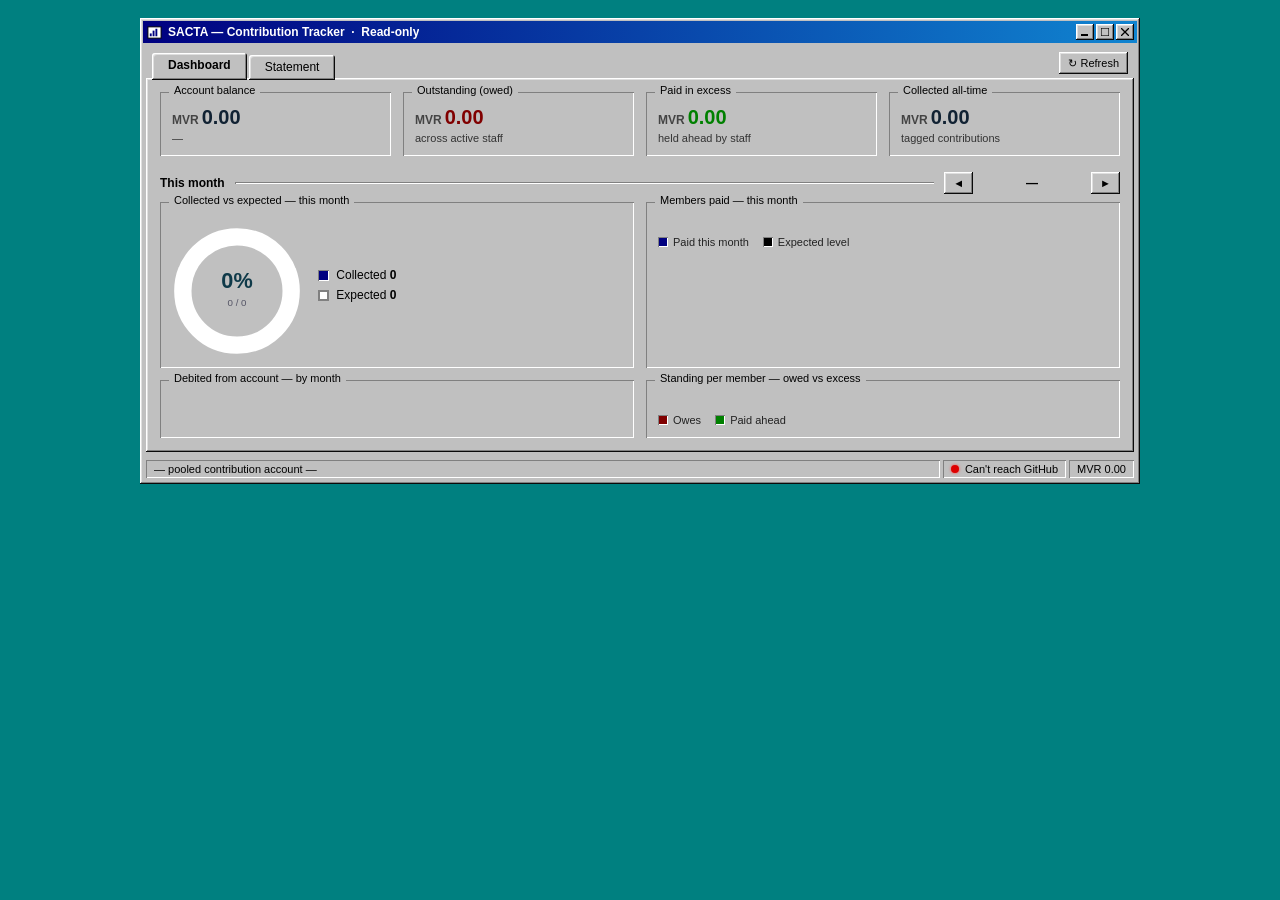
==== commit c968f986: "some changes" ====
--- a/guest.html
+++ b/guest.html
@@ -299,21 +299,34 @@
   return null;
 }
 const b64ToUtf8=b=>decodeURIComponent(escape(atob((b||"").replace(/\n/g,""))));
+let lastFetchErr="";
+async function fetchOne(o,r,br,path){
+  // contents API first (fresh, public repos); raw as fallback on rate-limit
+  const api=`https://api.github.com/repos/${encodeURIComponent(o)}/${encodeURIComponent(r)}/contents/${path}?ref=${encodeURIComponent(br)}&t=${Date.now()}`;
+  const res=await fetch(api,{headers:{"Accept":"application/vnd.github+json"},cache:"no-store"});
+  if(res.ok){const j=await res.json();return JSON.parse(b64ToUtf8(j.content));}
+  if(res.status===403||res.status===429){
+    const raw=`https://raw.githubusercontent.com/${o}/${r}/${br}/${path}?t=${Date.now()}`;
+    const r2=await fetch(raw,{cache:"no-store"}); if(r2.ok)return JSON.parse(await r2.text());
+  }
+  const e=new Error("http "+res.status); e.status=res.status; throw e;
+}
 async function fetchRemote(){
   const c=ghCoords();if(!c)return null;
   const path=c.path.split("/").map(encodeURIComponent).join("/");
-  // 1) contents API — returns the freshest content for a PUBLIC repo (no token)
+  const tried=[]; const branches=[c.branch, c.branch==="main"?"master":"main"];
+  // also discover the repo's real default branch (works for public repos, no token)
   try{
-    const api=`https://api.github.com/repos/${encodeURIComponent(c.owner)}/${encodeURIComponent(c.repo)}/contents/${path}?ref=${encodeURIComponent(c.branch)}&t=${Date.now()}`;
-    const r=await fetch(api,{headers:{"Accept":"application/vnd.github+json"},cache:"no-store"});
-    if(r.ok){const j=await r.json();return JSON.parse(b64ToUtf8(j.content));}
-    if(r.status!==403&&r.status!==429)throw new Error("http "+r.status); // 403/429 = rate limited → try raw
-  }catch(e){ if(e&&e.message&&e.message.startsWith("http")&&!/403|429/.test(e.message))throw e; }
-  // 2) raw fallback (no rate limit; CDN may lag a few minutes)
-  const raw=`https://raw.githubusercontent.com/${c.owner}/${c.repo}/${c.branch}/${path}?t=${Date.now()}`;
-  const r2=await fetch(raw,{cache:"no-store"});
-  if(!r2.ok)throw new Error("http "+r2.status);
-  return JSON.parse(await r2.text());
+    const meta=await fetch(`https://api.github.com/repos/${encodeURIComponent(c.owner)}/${encodeURIComponent(c.repo)}?t=${Date.now()}`,{cache:"no-store"});
+    if(meta.ok){const mj=await meta.json(); if(mj.default_branch&&!branches.includes(mj.default_branch))branches.unshift(mj.default_branch);}
+    else if(meta.status===404){ lastFetchErr="private"; } // repo not visible without a token → it's private (or misnamed)
+  }catch(e){}
+  let last;
+  for(const br of branches){ if(!br||tried.includes(br))continue; tried.push(br);
+    try{ return await fetchOne(c.owner,c.repo,br,path); }
+    catch(e){ last=e; if(e.status===404&&lastFetchErr!=="private") lastFetchErr="notfound"; if(e.status===403||e.status===429) lastFetchErr="rate"; }
+  }
+  if(last) throw last; throw new Error("nocoords");
 }
 const savedAt=s=>(s&&s.meta&&s.meta.savedAt)||0;
 function timeStr(){return new Date().toLocaleTimeString("en-US",{hour:"2-digit",minute:"2-digit"});}
@@ -330,13 +343,23 @@
 async function load(initial){
   if(loading)return;loading=true;
   if(initial)setLive("loading","Loading…");
+  lastFetchErr="";
   const local=readLocal();
   let remote=null,remoteErr=false;
   try{remote=await fetchRemote();}catch(e){remoteErr=true;}
   const pick = (remote&&(!local||savedAt(remote)>=savedAt(local))) ? {s:remote,src:"GitHub"}
              : local ? {s:local,src:"this browser"} : null;
   if(pick){apply(pick.s,pick.src);}
-  else{ setLive("err", (remoteErr&&ghCoords()) ? "No data found" : "No data yet"); }
+  else{
+    let msg="No data yet";
+    if(ghCoords()){
+      if(lastFetchErr==="private") msg="Data repo is private — make it public";
+      else if(lastFetchErr==="notfound") msg="Data file not found — check repo/branch";
+      else if(lastFetchErr==="rate") msg="GitHub busy — retrying shortly";
+      else if(remoteErr) msg="Can't reach GitHub";
+    }
+    setLive("err", msg);
+  }
   loading=false;
 }
 
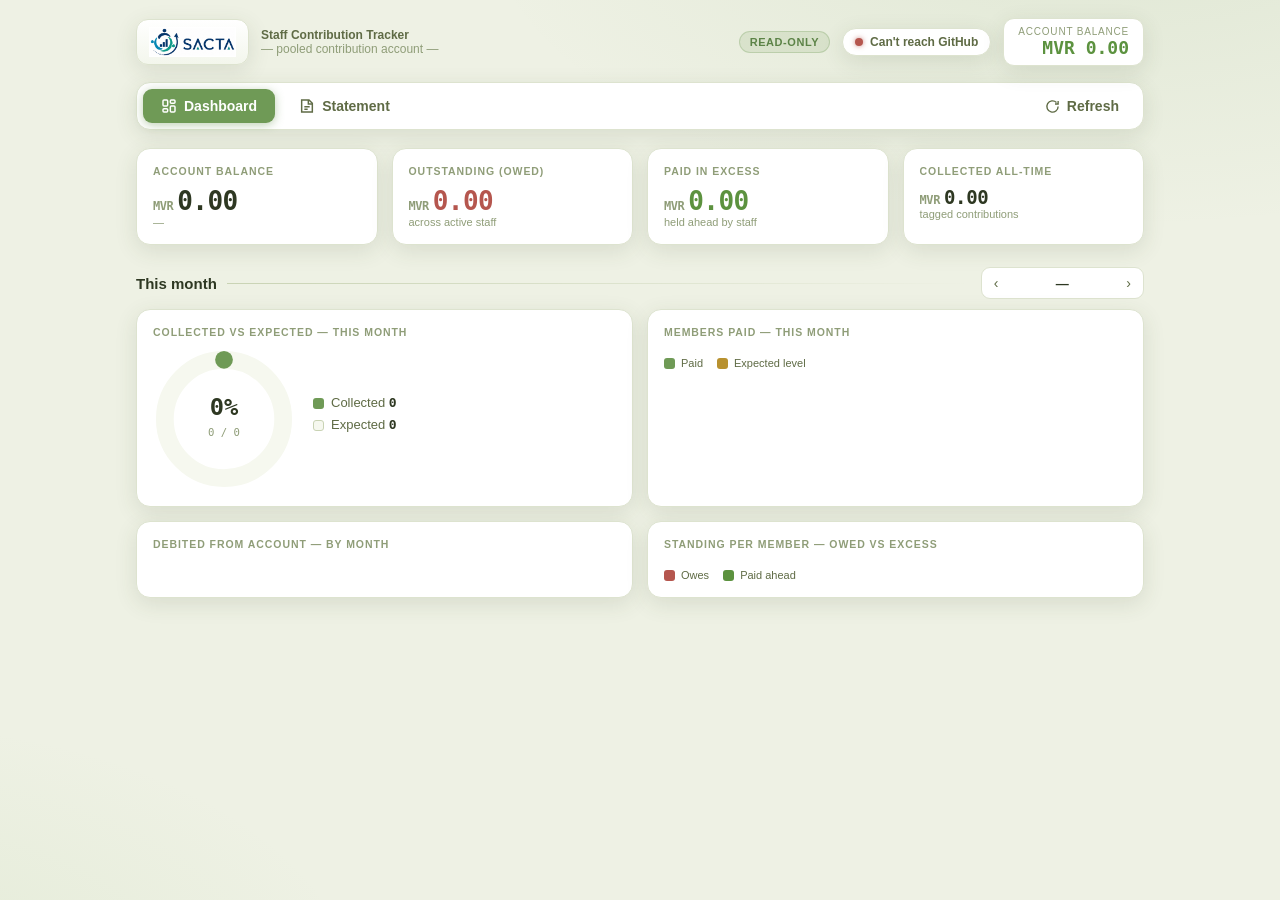
==== commit b885c7b5: "changes" ====
--- a/guest.html
+++ b/guest.html
@@ -2,158 +2,236 @@
 <html lang="en">
 <head>
 <meta charset="UTF-8">
-<meta name="viewport" content="width=device-width, initial-scale=1.0">
-<title>SACTA — Contribution Tracker (view)</title>
+<meta name="viewport" content="width=device-width, initial-scale=1.0, viewport-fit=cover">
+<meta http-equiv="Content-Security-Policy" content="default-src 'self'; img-src 'self' data:; style-src 'self' 'unsafe-inline'; script-src 'self' 'unsafe-inline'; connect-src 'self' https://api.github.com https://raw.githubusercontent.com; font-src 'self' data:; object-src 'none'; base-uri 'none'; upgrade-insecure-requests">
+<meta name="theme-color" content="#6f9a56">
+<meta name="apple-mobile-web-app-capable" content="yes">
+<link rel="manifest" href="manifest.json">
 <link rel="icon" href="[data-uri]">
-<link rel="stylesheet" href="win99.css">
+<title>SACTA — Review the budget</title>
 <style>
-  .donut9{display:flex;align-items:center;gap:16px;margin-top:10px;flex-wrap:wrap}
-  .dn9{width:130px;height:130px;flex:none}
-  .dn-track{}
-  #ceArc{transition:stroke-dasharray .5s ease}
-  .dn-pct{font-size:20px;font-weight:800;fill:#0f3a49;font-family:"Tahoma",sans-serif}
-  .dn-sub{font-size:9px;fill:#556;font-family:"Tahoma",sans-serif}
-  .dn-legend{font-size:12px;display:flex;flex-direction:column;gap:6px}
-  .dn-legend b{font-family:"Tahoma",sans-serif}
-  .dn-legend .sw{width:11px;height:11px;display:inline-block;vertical-align:middle;margin-right:4px}
+  :root{
+    --base:#eef1e4; --surface:#ffffff; --surface2:#f6f8ef;
+    --line:#dde3cf; --line2:#c9d3b4;
+    --text:#2e3822; --sub:#5f6b45; --faint:#8f9d78;
+    --matcha:#6f9a56; --matcha-d:#5c8347; --matcha-l:#9cc47e;
+    --green:#5c923f; --red:#b5564e; --amber:#b8912f;
+    --shadow:0 6px 22px rgba(60,74,40,.12);
+    --sans:"Inter",-apple-system,BlinkMacSystemFont,"Segoe UI",Roboto,sans-serif;
+    --mono:ui-monospace,"SF Mono","JetBrains Mono",Consolas,monospace;
+  }
+  *{box-sizing:border-box}
+  html,body{margin:0;padding:0}
+  body{font-family:var(--sans);color:var(--text);font-size:14px;-webkit-font-smoothing:antialiased;min-height:100vh;
+    background:radial-gradient(1100px 560px at 88% -12%, color-mix(in srgb,var(--matcha) 12%,transparent),transparent 60%),
+      radial-gradient(900px 520px at -10% 112%, color-mix(in srgb,var(--matcha-l) 14%,transparent),transparent 55%), var(--base);}
+  h1,h2,h3{margin:0;font-weight:700}
+  ::selection{background:color-mix(in srgb,var(--matcha) 28%,transparent)}
+  .wrap{max-width:1040px;margin:0 auto;padding:18px 16px calc(40px + env(safe-area-inset-bottom));}
+  header{display:flex;align-items:center;gap:12px;flex-wrap:wrap;margin-bottom:16px}
+  .plaque{background:linear-gradient(180deg,#fff,#f3f6ec);border:1px solid var(--line);border-radius:12px;padding:7px 12px;box-shadow:var(--shadow)}
+  .plaque img{height:30px;display:block}
+  .bmeta{display:flex;flex-direction:column;line-height:1.2}
+  .bmeta .full{font-size:12px;color:var(--sub);font-weight:600}
+  .bmeta .acct{font-size:12px;color:var(--faint)}
+  .sp{flex:1}
+  .ro-badge{font-size:11px;font-weight:700;letter-spacing:.05em;text-transform:uppercase;color:var(--matcha-d);
+    background:color-mix(in srgb,var(--matcha) 14%,transparent);border:1px solid color-mix(in srgb,var(--matcha) 28%,transparent);padding:4px 10px;border-radius:20px}
+  .livechip{display:flex;align-items:center;gap:7px;background:var(--surface);border:1px solid var(--line);border-radius:20px;padding:6px 12px;font-size:12px;color:var(--sub);font-weight:600;box-shadow:var(--shadow)}
+  .led{width:8px;height:8px;border-radius:50%;background:var(--green);flex:none;box-shadow:0 0 5px color-mix(in srgb,var(--green) 70%,transparent)}
+  .led.stale{background:var(--amber);box-shadow:0 0 5px color-mix(in srgb,var(--amber) 70%,transparent)}
+  .led.err{background:var(--red);box-shadow:0 0 5px color-mix(in srgb,var(--red) 70%,transparent)}
+  .led.load{background:var(--matcha);animation:bl 1s steps(2) infinite}
+  @keyframes bl{50%{opacity:.3}}
+  .balchip{background:var(--surface);border:1px solid var(--line);border-radius:11px;padding:7px 14px;text-align:right;box-shadow:var(--shadow)}
+  .balchip .l{font-size:10px;text-transform:uppercase;letter-spacing:.08em;color:var(--faint)}
+  .balchip .v{font-size:18px;font-weight:800;font-family:var(--mono);color:var(--green)}
+
+  nav{display:flex;gap:6px;background:var(--surface);border:1px solid var(--line);border-radius:14px;padding:6px;margin-bottom:18px;box-shadow:var(--shadow)}
+  nav button{background:none;border:0;font-family:inherit;font-size:14px;font-weight:600;color:var(--sub);padding:9px 18px;border-radius:9px;cursor:pointer;display:inline-flex;align-items:center;gap:7px;transition:.15s}
+  nav button:hover{color:var(--text);background:var(--surface2)}
+  nav button.active{background:var(--matcha);color:#fff;box-shadow:0 2px 10px color-mix(in srgb,var(--matcha) 45%,transparent)}
+  nav .sp2{flex:1}
+
+  .page{display:none} .page.active{display:block}
+  .grid{display:grid;gap:14px}
+  .g4{grid-template-columns:repeat(4,1fr)} .g2{grid-template-columns:repeat(2,1fr)}
+  .card{background:var(--surface);border:1px solid var(--line);border-radius:14px;padding:16px;box-shadow:var(--shadow)}
+  .card h3{font-size:10.5px;text-transform:uppercase;letter-spacing:.09em;color:var(--faint);font-weight:700;margin-bottom:9px}
+  .stat{font-size:26px;font-weight:800;font-family:var(--mono);letter-spacing:-.02em}
+  .stat.sm{font-size:19px} .stat .cur{font-size:12px;color:var(--faint);font-weight:600;margin-right:4px}
+  .stat.green{color:var(--green)} .stat.red{color:var(--red)}
+  .tiny{font-size:11px;color:var(--faint)}
+  .sect{display:flex;align-items:center;gap:10px;margin:22px 0 10px}
+  .sect h2{font-size:15px} .sect .rule{flex:1;height:1px;background:linear-gradient(90deg,var(--line2),transparent)}
+  .mnav{display:inline-flex;align-items:center;gap:3px;background:var(--surface);border:1px solid var(--line);border-radius:9px;padding:3px}
+  .mnav button{background:none;border:0;color:var(--sub);cursor:pointer;padding:5px 9px;border-radius:6px;font-size:14px;line-height:1}
+  .mnav button:hover{background:var(--surface2);color:var(--text)} .mnav .m{font-weight:700;font-size:13px;min-width:104px;text-align:center}
+
+  .donutwrap{display:flex;align-items:center;gap:18px;margin-top:10px;flex-wrap:wrap}
+  .donut{width:142px;height:142px;flex:none}
+  #ceArc{transition:stroke-dasharray .6s cubic-bezier(.2,.8,.2,1)}
+  .dpct{fill:var(--text);font-size:20px;font-weight:800;font-family:var(--mono)}
+  .dsub{fill:var(--faint);font-size:9px;font-family:var(--mono)}
+  .dleg{display:flex;flex-direction:column;gap:7px;font-size:13px;color:var(--sub)}
+  .dleg b{font-family:var(--mono);color:var(--text)} .dleg .dot{width:11px;height:11px;border-radius:3px;display:inline-block;margin-right:7px;vertical-align:middle}
+
+  .bars{display:flex;flex-direction:column;gap:10px;margin-top:6px}
+  .brow{display:grid;grid-template-columns:92px 1fr 60px;align-items:center;gap:10px}
+  .brow .nm{font-size:12px;color:var(--sub);font-weight:600;white-space:nowrap;overflow:hidden;text-overflow:ellipsis}
+  .track{position:relative;height:18px;background:var(--surface2);border:1px solid var(--line);border-radius:20px;overflow:hidden}
+  .fill{position:absolute;top:0;bottom:0;left:0;border-radius:20px}
+  .fill.m{background:linear-gradient(90deg,var(--matcha),var(--matcha-l))}
+  .fill.r{background:linear-gradient(90deg,var(--red),#cf8a82)}
+  .mk{position:absolute;top:-1px;bottom:-1px;width:2px;background:var(--amber)}
+  .bval{font-family:var(--mono);font-size:12px;text-align:right;color:var(--sub)} .bval.green{color:var(--green)}
+  .dv{display:flex;flex-direction:column;gap:8px;margin-top:6px}
+  .dvrow{display:grid;grid-template-columns:84px 1fr 2px 1fr 60px;align-items:center;gap:6px}
+  .dvrow .nm{font-size:12px;color:var(--sub);font-weight:600;white-space:nowrap;overflow:hidden;text-overflow:ellipsis}
+  .dl,.dr{height:15px;display:flex} .dl{justify-content:flex-end}
+  .db{height:100%;border-radius:5px} .db.owe{background:var(--red)} .db.exc{background:var(--green)}
+  .dc{width:2px;height:17px;background:var(--line2)}
+  .legend{display:flex;gap:14px;font-size:11px;color:var(--sub);margin-top:10px;flex-wrap:wrap}
+  .legend span{display:inline-flex;align-items:center;gap:6px} .sw{width:11px;height:11px;border-radius:3px;display:inline-block}
+
+  .toolbar{display:flex;gap:9px;flex-wrap:wrap;align-items:center;margin-bottom:12px}
+  input,select{font-family:inherit;font-size:13px;background:#fff;color:var(--text);border:1px solid var(--line2);border-radius:9px;padding:9px 11px;outline:none}
+  input:focus,select:focus{border-color:var(--matcha);box-shadow:0 0 0 3px color-mix(in srgb,var(--matcha) 18%,transparent)}
+  select{cursor:pointer}
+  .tblwrap{background:var(--surface);border:1px solid var(--line);border-radius:14px;overflow:hidden;box-shadow:var(--shadow)}
+  .tblscroll{overflow:auto;max-height:68vh}
+  table{width:100%;border-collapse:collapse;font-size:13px}
+  thead th{position:sticky;top:0;z-index:2;background:var(--surface2);text-align:left;padding:10px 12px;font-size:10px;text-transform:uppercase;letter-spacing:.06em;color:var(--faint);font-weight:700;border-bottom:1px solid var(--line);white-space:nowrap}
+  tbody td{padding:9px 12px;border-bottom:1px solid color-mix(in srgb,var(--line) 60%,transparent);vertical-align:middle}
+  tbody tr:last-child td{border-bottom:0} tbody tr:hover{background:var(--surface2)}
+  td.num{font-family:var(--mono);text-align:right;white-space:nowrap} th.num{text-align:right}
+  .cp{font-weight:700} .cr{color:var(--green)} .dr-c{color:var(--red)}
+  .desc{color:var(--sub);font-size:12px;max-width:220px} .mini{font-size:11px;color:var(--faint)}
+  .badge{font-size:10px;font-weight:700;padding:2px 7px;border-radius:6px;white-space:nowrap}
+  .badge.cr{background:color-mix(in srgb,var(--green) 14%,transparent);color:var(--green)}
+  .badge.dr{background:color-mix(in srgb,var(--red) 14%,transparent);color:var(--red)}
+  .badge.m{background:color-mix(in srgb,#9a7fb0 18%,transparent);color:#7a5a9a}
+  .badge.contrib{background:color-mix(in srgb,var(--amber) 16%,transparent);color:#8a6a10}
+  .chip{font-size:10px;font-weight:700;padding:2px 7px;border-radius:20px;display:inline-flex;align-items:center;gap:5px;border:1px solid var(--line2);color:var(--sub)}
+  .chip .cd{width:7px;height:7px;border-radius:50%} .chips{display:flex;gap:4px;flex-wrap:wrap}
+  .empty{text-align:center;padding:40px 18px;color:var(--sub)} .empty .big{font-size:14px;font-weight:700;margin-bottom:5px;color:var(--text)}
+  .toast{position:fixed;bottom:18px;left:50%;transform:translateX(-50%) translateY(16px);opacity:0;background:var(--text);color:#fff;padding:9px 16px;border-radius:10px;font-size:13px;font-weight:600;transition:.2s;pointer-events:none;z-index:40}
+  .toast.show{opacity:1;transform:translateX(-50%) translateY(0)}
+
+  @media(max-width:760px){ .g4{grid-template-columns:repeat(2,1fr)} .g2{grid-template-columns:1fr} .desc{max-width:130px} }
+  @media(max-width:520px){
+    .wrap{padding:12px 11px 60px} header{gap:8px}
+    .bmeta{flex:1;min-width:120px} .balchip{order:5}
+    nav{position:sticky;top:0;z-index:30;overflow-x:auto} nav button{flex:1;justify-content:center;padding:9px 8px;white-space:nowrap}
+    .brow{grid-template-columns:76px 1fr 52px} .dvrow{grid-template-columns:68px 1fr 2px 1fr 50px}
+    thead th:nth-child(6),tbody td:nth-child(6){display:none}
+    thead th:nth-child(2),tbody td:nth-child(2){display:none}
+  }
+  @media(display-mode:standalone){ .wrap{padding-top:max(12px,env(safe-area-inset-top))} }
 </style>
 </head>
 <body>
-<div class="desktop">
-  <div class="window app-window">
-    <div class="title-bar">
-      <div class="title-bar-text">
-        <svg class="ico" viewBox="0 0 16 16"><rect x="1" y="2" width="14" height="12" fill="#fff" stroke="#000"/><rect x="3" y="9" width="2" height="3" fill="#000080"/><rect x="6" y="6" width="2" height="6" fill="#000080"/><rect x="9" y="4" width="2" height="8" fill="#000080"/></svg>
-        SACTA — Contribution Tracker &nbsp;·&nbsp; Read-only
+<div class="wrap">
+  <header>
+    <div class="plaque"><img src="[data-uri]" alt="SACTA"></div>
+    <div class="bmeta"><div class="full">Staff Contribution Tracker</div><div class="acct" id="acctName">— pooled contribution account —</div></div>
+    <div class="sp"></div>
+    <span class="ro-badge">Read-only</span>
+    <div class="livechip" id="liveChip"><span class="led load"></span><span class="t">Loading…</span></div>
+    <div class="balchip"><div class="l">Account balance</div><div class="v" id="topBalance">MVR 0.00</div></div>
+  </header>
+
+  <nav>
+    <button data-tab="dashboard" class="active">
+      <svg width="16" height="16" viewBox="0 0 24 24" fill="none" stroke="currentColor" stroke-width="2.2"><rect x="3" y="3" width="7" height="9" rx="1.5"/><rect x="14" y="3" width="7" height="5" rx="1.5"/><rect x="14" y="12" width="7" height="9" rx="1.5"/><rect x="3" y="16" width="7" height="5" rx="1.5"/></svg>
+      Dashboard</button>
+    <button data-tab="statement">
+      <svg width="16" height="16" viewBox="0 0 24 24" fill="none" stroke="currentColor" stroke-width="2.2"><path d="M4 3h11l5 5v13H4z"/><path d="M14 3v6h6"/><path d="M8 13h8M8 17h5"/></svg>
+      Statement</button>
+    <div class="sp2"></div>
+    <button id="refreshBtn" style="color:var(--sub)">
+      <svg width="15" height="15" viewBox="0 0 24 24" fill="none" stroke="currentColor" stroke-width="2.2"><path d="M21 12a9 9 0 11-2.64-6.36M21 3v5h-5"/></svg>
+      Refresh</button>
+  </nav>
+
+  <!-- DASHBOARD -->
+  <section class="page active" id="dashboard">
+    <div class="grid g4">
+      <div class="card"><h3>Account balance</h3><div class="stat" id="dbBalance"><span class="cur">MVR</span>0.00</div><div class="tiny" id="dbBalanceNote">—</div></div>
+      <div class="card"><h3>Outstanding (owed)</h3><div class="stat red" id="dbOutstanding"><span class="cur">MVR</span>0.00</div><div class="tiny">across active staff</div></div>
+      <div class="card"><h3>Paid in excess</h3><div class="stat green" id="dbExcess"><span class="cur">MVR</span>0.00</div><div class="tiny">held ahead by staff</div></div>
+      <div class="card"><h3>Collected all-time</h3><div class="stat sm" id="dbCollected"><span class="cur">MVR</span>0.00</div><div class="tiny" id="dbCollectedNote">tagged contributions</div></div>
+    </div>
+
+    <div class="sect"><h2>This month</h2><div class="rule"></div>
+      <div class="mnav"><button id="mPrev">‹</button><span class="m" id="mLabel">—</span><button id="mNext">›</button></div></div>
+
+    <div class="grid g2">
+      <div class="card"><h3>Collected vs expected — <span id="mvLabel">this month</span></h3>
+        <div class="donutwrap">
+          <svg viewBox="0 0 120 120" class="donut">
+            <circle cx="60" cy="60" r="50" fill="none" stroke="var(--surface2)" stroke-width="15"/>
+            <circle cx="60" cy="60" r="50" fill="none" stroke="var(--matcha)" stroke-width="15" stroke-linecap="round" id="ceArc" transform="rotate(-90 60 60)" stroke-dasharray="0 999"/>
+            <text x="60" y="57" text-anchor="middle" class="dpct" id="cePct">0%</text>
+            <text x="60" y="74" text-anchor="middle" class="dsub" id="ceSub">0 / 0</text>
+          </svg>
+          <div class="dleg">
+            <div><span class="dot" style="background:var(--matcha)"></span>Collected <b id="ceCol">0</b></div>
+            <div><span class="dot" style="background:var(--surface2);border:1px solid var(--line2)"></span>Expected <b id="ceExp">0</b></div>
+            <div class="tiny" id="collectPct" style="margin-top:4px"></div>
+          </div>
+        </div>
       </div>
-      <div class="title-bar-controls">
-        <button class="tbc" data-deco title="Minimize"><svg viewBox="0 0 8 8"><rect x="0" y="6" width="7" height="2" fill="#000"/></svg></button>
-        <button class="tbc" data-deco title="Maximize"><svg viewBox="0 0 8 8"><rect x="0" y="0" width="8" height="8" fill="none" stroke="#000" stroke-width="1.2"/></svg></button>
-        <button class="tbc" data-deco title="Close"><svg viewBox="0 0 8 8"><path d="M0 0l8 8M8 0L0 8" stroke="#000" stroke-width="1.3"/></svg></button>
+      <div class="card"><h3>Members paid — <span id="mpLabel">this month</span></h3>
+        <div class="bars" id="membersPaidBars"></div>
+        <div class="legend"><span><i class="sw" style="background:var(--matcha)"></i>Paid</span><span><i class="sw" style="background:var(--amber)"></i>Expected level</span></div>
       </div>
     </div>
 
-    <div class="window-body">
-      <div class="win-tabs">
-        <button class="tab active" data-tab="dashboard">Dashboard</button>
-        <button class="tab" data-tab="statement">Statement</button>
-        <div class="tab-spacer"></div>
-        <button class="btn9 sm" id="refreshBtn">↻ Refresh</button>
-      </div>
-
-      <div class="panel">
-        <!-- ============ DASHBOARD ============ -->
-        <section class="page active" id="dashboard">
-          <div class="gb-grid g4">
-            <div class="gb"><span class="gb-legend">Account balance</span><div class="stat9" id="dbBalance"><span class="cur">MVR</span>0.00</div><div class="note9" id="dbBalanceNote">—</div></div>
-            <div class="gb"><span class="gb-legend">Outstanding (owed)</span><div class="stat9 red" id="dbOutstanding"><span class="cur">MVR</span>0.00</div><div class="note9">across active staff</div></div>
-            <div class="gb"><span class="gb-legend">Paid in excess</span><div class="stat9 green" id="dbExcess"><span class="cur">MVR</span>0.00</div><div class="note9">held ahead by staff</div></div>
-            <div class="gb"><span class="gb-legend">Collected all-time</span><div class="stat9" id="dbCollected"><span class="cur">MVR</span>0.00</div><div class="note9" id="dbCollectedNote">tagged contributions</div></div>
-          </div>
-
-          <div class="head9">
-            <h2>This month</h2><div class="rule"></div>
-            <div class="mnav">
-              <button class="btn9 sm" id="mPrev">◄</button>
-              <span class="m" id="mLabel">—</span>
-              <button class="btn9 sm" id="mNext">►</button>
-            </div>
-          </div>
-
-          <div class="gb-grid g2">
-            <div class="gb"><span class="gb-legend">Collected vs expected — <span id="mvLabel">this month</span></span>
-              <div class="donut9">
-                <svg viewBox="0 0 120 120" class="dn9">
-                  <circle cx="60" cy="60" r="50" fill="none" stroke="#fff" stroke-width="16" class="dn-track"></circle>
-                  <circle cx="60" cy="60" r="50" fill="none" stroke="#000080" stroke-width="16" id="ceArc"
-                          transform="rotate(-90 60 60)" stroke-dasharray="0 999"></circle>
-                  <text x="60" y="57" text-anchor="middle" class="dn-pct" id="cePct">0%</text>
-                  <text x="60" y="74" text-anchor="middle" class="dn-sub" id="ceSub">0 / 0</text>
-                </svg>
-                <div class="dn-legend">
-                  <div><span class="sw" style="background:#000080"></span> Collected <b id="ceCol">0</b></div>
-                  <div><span class="sw" style="background:#fff;box-shadow:inset 0 0 0 2px #808080"></span> Expected <b id="ceExp">0</b></div>
-                  <div class="note9" id="collectPct" style="margin-top:6px"></div>
-                </div>
-              </div>
-            </div>
-            <div class="gb"><span class="gb-legend">Members paid — <span id="mpLabel">this month</span></span>
-              <div class="rows9" id="membersPaidBars" style="margin-top:10px"></div>
-              <div class="legend9"><span><i class="sw" style="background:#000080"></i>Paid this month</span><span><i class="sw" style="background:#000"></i>Expected level</span></div>
-            </div>
-          </div>
-
-          <div class="gb-grid g2" style="margin-top:12px">
-            <div class="gb"><span class="gb-legend">Debited from account — by month</span>
-              <div class="rows9" id="debitBars" style="margin-top:10px"></div>
-            </div>
-            <div class="gb"><span class="gb-legend">Standing per member — owed vs excess</span>
-              <div class="dv9" id="divergeBars" style="margin-top:10px"></div>
-              <div class="legend9"><span><i class="sw" style="background:#800000"></i>Owes</span><span><i class="sw" style="background:#008000"></i>Paid ahead</span></div>
-            </div>
-          </div>
-        </section>
-
-        <!-- ============ STATEMENT ============ -->
-        <section class="page" id="statement">
-          <div class="toolbar9">
-            <input id="searchTx" class="text9" placeholder="Search name, description, BLAZ…">
-            <select id="filterType" class="sel9"><option value="all">All types</option><option value="credit">Credits</option><option value="debit">Debits</option></select>
-            <select id="filterTag" class="sel9"></select>
-          </div>
-          <div class="list9">
-            <table class="lv" id="txTable">
-              <thead><tr>
-                <th style="width:92px">Date</th><th style="width:56px">Type</th><th>Counterparty</th>
-                <th class="num" style="width:100px">Amount</th><th style="width:190px">Tags</th><th>Description</th>
-              </tr></thead>
-              <tbody id="txBody"></tbody>
-            </table>
-            <div class="empty9" id="txEmpty"><div class="big">Waiting for data</div>Nothing has been shared to this view yet.</div>
-          </div>
-        </section>
-      </div>
-
-      <div class="statusbar">
-        <span class="sb-field grow" id="sbAcct">— pooled contribution account —</span>
-        <span class="sb-field"><span class="led load" id="sbLed"></span><span id="sbLive">Loading…</span></span>
-        <span class="sb-field" id="sbBalance">MVR 0.00</span>
+    <div class="grid g2" style="margin-top:14px">
+      <div class="card"><h3>Debited from account — by month</h3><div class="bars" id="debitBars"></div></div>
+      <div class="card"><h3>Standing per member — owed vs excess</h3>
+        <div class="dv" id="divergeBars"></div>
+        <div class="legend"><span><i class="sw" style="background:var(--red)"></i>Owes</span><span><i class="sw" style="background:var(--green)"></i>Paid ahead</span></div>
       </div>
     </div>
-  </div>
+  </section>
+
+  <!-- STATEMENT -->
+  <section class="page" id="statement">
+    <div class="toolbar">
+      <input id="searchTx" placeholder="Search name, description, BLAZ…" style="min-width:200px;flex:1">
+      <select id="filterType"><option value="all">All types</option><option value="credit">Credits</option><option value="debit">Debits</option></select>
+      <select id="filterTag"></select>
+    </div>
+    <div class="tblwrap"><div class="tblscroll">
+      <table><thead><tr>
+        <th style="width:92px">Date</th><th style="width:56px">Type</th><th>Counterparty</th>
+        <th class="num" style="width:100px">Amount</th><th style="width:170px">Tags</th><th>Description</th>
+      </tr></thead><tbody id="txBody"></tbody></table>
+      <div class="empty" id="txEmpty"><div class="big">Waiting for data</div>Nothing has been shared to this view yet.</div>
+    </div></div>
+  </section>
 </div>
-
 <div class="toast" id="toast"></div>
 
 <script>
 "use strict";
 /* ============================================================
-   SACTA — GUEST (read-only, Windows 99 theme). No editing.
-   Data source, in priority order:
-     1. GitHub PUBLIC file  (works across devices; file must be public)
-     2. Same-browser localStorage written by the admin page (same origin)
-   Live: cross-tab 'storage' event + window focus + 90s polling.
+   SACTA — Review the budget (read-only). Pulls the latest data
+   straight from the PUBLIC GitHub file, so it works on any device
+   without signing in. Falls back to this browser's local copy.
    ============================================================ */
-
-/* >>> Guest reads the LATEST data straight from GitHub so it works on any
-       device without logging into admin. For that, the data file must be
-       readable without a token — i.e. the repo below must be PUBLIC.
-       (If you keep it private, the guest only works in a browser where the
-       admin has already signed in on this same device.)                    */
 const SYNC = { owner:"definitelyafeature", repo:"sacta-data", path:"sacta-data.json", branch:"main" };
-
 const LS_KEY="sacta_state_v1", GH_KEY="sacta_gh_v1";
 const $=s=>document.querySelector(s), $$=s=>[...document.querySelectorAll(s)];
 const esc=s=>String(s==null?"":s).replace(/[&<>"']/g,c=>({'&':'&amp;','<':'&lt;','>':'&gt;','"':'&quot;',"'":'&#39;'}[c]));
-
 let state=null, dashMonth=null, lastLoadedAt=0;
 
-/* ---------- formatting / model helpers (same maths as admin) ---------- */
 const cur=()=>(state&&state.settings&&state.settings.currency)||"MVR";
 const fmt=n=>{n=+n||0;return n.toLocaleString("en-US",{minimumFractionDigits:2,maximumFractionDigits:2});};
 const fmt0=n=>Math.round(+n||0).toLocaleString("en-US");
-function toast(msg){const t=$("#toast");t.textContent=msg;t.className="toast show";setTimeout(()=>t.className="toast",2200);}
-
+function toast(m){const t=$("#toast");t.textContent=m;t.className="toast show";setTimeout(()=>t.className="toast",2200);}
 const rankOf=m=>state.ranks.find(r=>r.id===m.rankId);
 const expectedOf=m=>{const r=rankOf(m);return r?+r.expected:0;};
 const memberById=id=>state.members.find(m=>m.id===id);
@@ -162,217 +240,157 @@
 function monthAdd(ym,d){let[y,m]=ym.split("-").map(Number);m-=1;m+=d;y+=Math.floor(m/12);m=((m%12)+12)%12;return y+"-"+String(m+1).padStart(2,"0");}
 function monthLabel(ym){if(!ym)return"—";const[y,m]=ym.split("-").map(Number);return new Date(y,m-1,1).toLocaleString("en-US",{month:"long",year:"numeric"});}
 function monthsBetween(a,b){if(!a||!b)return 0;const[ay,am]=a.split("-").map(Number),[by,bm]=b.split("-").map(Number);return Math.max(0,(by-ay)*12+(bm-am)+1);}
-function currentMonth(){let latest=(state.settings&&state.settings.startMonth)||"2026-01";state.transactions.forEach(t=>{const y=ymOfDate(t.date);if(y>latest)latest=y;});const now=new Date(),real=now.getFullYear()+"-"+String(now.getMonth()+1).padStart(2,"0");return latest>real?latest:real;}
-function paidByMember(mId,month){let s=0;state.transactions.forEach(t=>(t.contributions||[]).forEach(a=>{if(a.memberId===mId&&(!month||a.month===month))s+=+a.amount||0;}));return s;}
-function activeInMonth(m,ym){const start=m.joinMonth||state.settings.startMonth;if(ym<start)return false;if(m.retired&&m.retireMonth&&ym>m.retireMonth)return false;return true;}
-function expectedToDate(m){const gStart=state.settings.startMonth,start=(m.joinMonth||gStart);const from=start>gStart?start:gStart;let to=currentMonth();if(m.retired&&m.retireMonth&&m.retireMonth<to)to=m.retireMonth;return expectedOf(m)*monthsBetween(from,to);}
+function currentMonth(){let l=(state.settings&&state.settings.startMonth)||"2026-01";state.transactions.forEach(t=>{const y=ymOfDate(t.date);if(y>l)l=y;});const n=new Date(),r=n.getFullYear()+"-"+String(n.getMonth()+1).padStart(2,"0");return l>r?l:r;}
+function paidByMember(id,month){let s=0;state.transactions.forEach(t=>(t.contributions||[]).forEach(a=>{if(a.memberId===id&&(!month||a.month===month))s+=+a.amount||0;}));return s;}
+function activeInMonth(m,ym){const st=m.joinMonth||state.settings.startMonth;if(ym<st)return false;if(m.retired&&m.retireMonth&&ym>m.retireMonth)return false;return true;}
+function expectedToDate(m){const gS=state.settings.startMonth,st=(m.joinMonth||gS);const from=st>gS?st:gS;let to=currentMonth();if(m.retired&&m.retireMonth&&m.retireMonth<to)to=m.retireMonth;return expectedOf(m)*monthsBetween(from,to);}
 const forgivenOf=m=>+m.forgiven||0;
 const standingRaw=m=>paidByMember(m.id)-expectedToDate(m);
 function standing(m){const raw=standingRaw(m);return raw<0?Math.min(0,raw+forgivenOf(m)):raw;}
 function currentBalance(){const imp=state.transactions.filter(t=>t.source==="import"&&t.balanceAfter!=null);if(imp.length){imp.sort((a,b)=>(a.date+(a.ts||"")).localeCompare(b.date+(b.ts||"")));return +imp[imp.length-1].balanceAfter;}let s=0;state.transactions.forEach(t=>s+=t.type==="credit"?(+t.amount):-(+t.amount));return s;}
-
 function normalise(s){
-  s.settings=s.settings||{currency:"MVR",startMonth:"2026-01"};
-  s.settings.currency=s.settings.currency||"MVR";
-  s.creditTags=s.creditTags||[];s.debitTags=s.debitTags||[];s.ranks=s.ranks||[];
+  s.settings=s.settings||{currency:"MVR",startMonth:"2026-01"}; s.settings.currency=s.settings.currency||"MVR";
+  s.creditTags=s.creditTags||[]; s.debitTags=s.debitTags||[]; s.ranks=s.ranks||[];
   s.members=(s.members||[]).map(m=>({retired:false,bankNames:[],joinMonth:s.settings.startMonth,retireMonth:null,forgiven:0,photo:null,...m}));
   s.transactions=(s.transactions||[]).map(t=>({tags:[],contributions:[],description:"",...t}));
   return s;
 }
 
-/* ================= TABS ================= */
-$$(".win-tabs .tab").forEach(b=>b.onclick=()=>{
-  $$(".win-tabs .tab").forEach(x=>x.classList.toggle("active",x===b));
+$$("nav button[data-tab]").forEach(b=>b.onclick=()=>{
+  $$("nav button[data-tab]").forEach(x=>x.classList.toggle("active",x===b));
   $$("section.page").forEach(p=>p.classList.toggle("active",p.id===b.dataset.tab));
 });
 
-/* ================= DASHBOARD ================= */
-function setStat(sel,c,val){const el=$(sel);if(el)el.innerHTML=`<span class="cur">${c}</span>${fmt(val)}`;}
+function setStat(sel,c,v){const el=$(sel);if(el)el.innerHTML=`<span class="cur">${c}</span>${fmt(v)}`;}
 function renderDashboard(){
-  if(!state)return;
-  if(!dashMonth)dashMonth=currentMonth();
-  const c=cur();
-  const bal=currentBalance();
-  $("#sbBalance").textContent=c+" "+fmt(bal);
-  setStat("#dbBalance",c,bal);
+  if(!state)return; if(!dashMonth)dashMonth=currentMonth();
+  const c=cur(), bal=currentBalance();
+  $("#topBalance").textContent=c+" "+fmt(bal); setStat("#dbBalance",c,bal);
   $("#dbBalanceNote").textContent=state.transactions.some(t=>t.source==="import")?"as of latest statement row":"no statement imported yet";
-
   let owed=0,excess=0,collected=0;
   state.members.filter(m=>!m.retired).forEach(m=>{const s=standing(m);if(s<0)owed+=-s;else excess+=s;});
   state.transactions.forEach(t=>(t.contributions||[]).forEach(a=>collected+=+a.amount||0));
-  setStat("#dbOutstanding",c,owed);setStat("#dbExcess",c,excess);setStat("#dbCollected",c,collected);
+  setStat("#dbOutstanding",c,owed); setStat("#dbExcess",c,excess); setStat("#dbCollected",c,collected);
   $("#dbCollectedNote").textContent=`${state.transactions.reduce((n,t)=>n+((t.contributions&&t.contributions.length)?1:0),0)} tagged transactions`;
-
-  $("#mLabel").textContent=monthLabel(dashMonth);
-  $("#mvLabel").textContent=$("#mpLabel").textContent=monthLabel(dashMonth);
+  $("#mLabel").textContent=monthLabel(dashMonth); $("#mvLabel").textContent=$("#mpLabel").textContent=monthLabel(dashMonth);
 
   let expMonth=0,colMonth=0;
   state.members.forEach(m=>{if(!m.retired&&activeInMonth(m,dashMonth))expMonth+=expectedOf(m);});
   state.transactions.forEach(t=>(t.contributions||[]).forEach(a=>{if(a.month===dashMonth)colMonth+=+a.amount||0;}));
-  const pct=expMonth?Math.round(colMonth/expMonth*100):0;
-  const R=50,C=2*Math.PI*R,frac=expMonth?Math.min(1,colMonth/expMonth):(colMonth>0?1:0);
-  const arc=$("#ceArc");if(arc)arc.setAttribute("stroke-dasharray",`${(frac*C).toFixed(1)} ${C.toFixed(1)}`);
-  $("#cePct").textContent=pct+"%";
-  $("#ceSub").textContent=fmt0(colMonth)+" / "+fmt0(expMonth);
-  $("#ceCol").textContent=c+" "+fmt0(colMonth);
-  $("#ceExp").textContent=c+" "+fmt0(expMonth);
-  $("#collectPct").innerHTML=(colMonth>expMonth?`<span class="cr">+${fmt0(colMonth-expMonth)} over expected</span>`
-    :colMonth<expMonth?`<span class="dr">${fmt0(expMonth-colMonth)} still short</span>`:`<span class="cr">fully collected</span>`);
+  const pct=expMonth?Math.round(colMonth/expMonth*100):0, R=50,C=2*Math.PI*R, frac=expMonth?Math.min(1,colMonth/expMonth):(colMonth>0?1:0);
+  const arc=$("#ceArc"); if(arc)arc.setAttribute("stroke-dasharray",`${(frac*C).toFixed(1)} ${C.toFixed(1)}`);
+  $("#cePct").textContent=pct+"%"; $("#ceSub").textContent=fmt0(colMonth)+" / "+fmt0(expMonth);
+  $("#ceCol").textContent=c+" "+fmt0(colMonth); $("#ceExp").textContent=c+" "+fmt0(expMonth);
+  $("#collectPct").innerHTML=(colMonth>expMonth?`<span style="color:var(--green)">+${fmt0(colMonth-expMonth)} over</span>`:colMonth<expMonth?`<span style="color:var(--red)">${fmt0(expMonth-colMonth)} still short</span>`:`<span style="color:var(--green)">fully collected</span>`);
 
   const active=state.members.filter(m=>!m.retired&&activeInMonth(m,dashMonth));
   const maxPaid=Math.max(1,...active.map(m=>Math.max(paidByMember(m.id,dashMonth),expectedOf(m))));
   $("#membersPaidBars").innerHTML=active.length?active.map(m=>{
     const p=paidByMember(m.id,dashMonth),e=expectedOf(m),done=p>=e&&e>0;
-    return `<div class="row9"><div class="nm" title="${esc(m.name)}">${esc(m.name)}</div>
-      <div class="pbar"><i style="width:${p/maxPaid*100}%"></i><span class="tick" style="left:${Math.min(100,e/maxPaid*100)}%"></span></div>
-      <div class="val9 ${done?'green':''}">${fmt0(p)}</div></div>`;}).join(""):`<div class="note9">No active staff for this month.</div>`;
-
-  const dm={};state.transactions.filter(t=>t.type==="debit").forEach(t=>{const y=ymOfDate(t.date);dm[y]=(dm[y]||0)+(+t.amount||0);});
-  const months=Object.keys(dm).sort();const maxD=Math.max(1,...months.map(k=>dm[k]));
-  $("#debitBars").innerHTML=months.length?months.map(k=>`<div class="row9">
-      <div class="nm">${monthLabel(k).replace(/ \d{4}/,m=>" '"+m.trim().slice(-2))}</div>
-      <div class="pbar"><i class="red" style="width:${dm[k]/maxD*100}%"></i></div>
-      <div class="val9">${fmt0(dm[k])}</div></div>`).join(""):`<div class="note9">No debits recorded yet.</div>`;
+    return `<div class="brow"><div class="nm" title="${esc(m.name)}">${esc(m.name)}</div>
+      <div class="track"><div class="fill m" style="width:${p/maxPaid*100}%"></div><div class="mk" style="left:${Math.min(100,e/maxPaid*100)}%"></div></div>
+      <div class="bval ${done?'green':''}">${fmt0(p)}</div></div>`;}).join(""):`<div class="tiny">No active staff for this month.</div>`;
+
+  const dm={}; state.transactions.filter(t=>t.type==="debit").forEach(t=>{const y=ymOfDate(t.date);dm[y]=(dm[y]||0)+(+t.amount||0);});
+  const months=Object.keys(dm).sort(), maxD=Math.max(1,...months.map(k=>dm[k]));
+  $("#debitBars").innerHTML=months.length?months.map(k=>`<div class="brow"><div class="nm">${monthLabel(k).replace(/ \d{4}/,x=>" '"+x.trim().slice(-2))}</div>
+    <div class="track"><div class="fill r" style="width:${dm[k]/maxD*100}%"></div></div><div class="bval">${fmt0(dm[k])}</div></div>`).join(""):`<div class="tiny">No debits recorded yet.</div>`;
 
   const stds=state.members.filter(m=>!m.retired).map(m=>({m,s:standing(m)}));
   const maxS=Math.max(1,...stds.map(x=>Math.abs(x.s)));
-  $("#divergeBars").innerHTML=stds.length?stds.map(({m,s})=>{
-    const w=Math.abs(s)/maxS*100, zero=Math.abs(s)<0.005;
-    return `<div class="dv9-row"><div class="nm" title="${esc(m.name)}">${esc(m.name)}</div>
-      <div class="dv9-l"><div class="dv9-b owe" style="width:${s<-0.005?w:0}%"></div></div><div class="dv9-c"></div>
-      <div class="dv9-r"><div class="dv9-b exc" style="width:${s>0.005?w:0}%"></div></div>
-      <div class="val9 ${s<-0.005?'red':s>0.005?'green':''}">${zero?'0':(s<0?'−':'+')+fmt0(Math.abs(s))}</div></div>`;}).join(""):`<div class="note9">No active staff.</div>`;
-}
-$("#mPrev").onclick=()=>{if(!dashMonth)return;dashMonth=monthAdd(dashMonth,-1);renderDashboard();};
-$("#mNext").onclick=()=>{if(!dashMonth)return;dashMonth=monthAdd(dashMonth,1);renderDashboard();};
-
-/* ================= STATEMENT ================= */
-function renderTagFilter(){
-  const sel=$("#filterTag");const c=sel.value;
+  $("#divergeBars").innerHTML=stds.length?stds.map(({m,s})=>{const w=Math.abs(s)/maxS*100,z=Math.abs(s)<0.005;
+    return `<div class="dvrow"><div class="nm" title="${esc(m.name)}">${esc(m.name)}</div>
+      <div class="dl"><div class="db owe" style="width:${s<-0.005?w:0}%"></div></div><div class="dc"></div>
+      <div class="dr"><div class="db exc" style="width:${s>0.005?w:0}%"></div></div>
+      <div class="bval ${s<-0.005?'':''}" style="color:${s<-0.005?'var(--red)':s>0.005?'var(--green)':'var(--faint)'}">${z?'0':(s<0?'−':'+')+fmt0(Math.abs(s))}</div></div>`;}).join(""):`<div class="tiny">No active staff.</div>`;
+}
+$("#mPrev").onclick=()=>{if(dashMonth){dashMonth=monthAdd(dashMonth,-1);renderDashboard();}};
+$("#mNext").onclick=()=>{if(dashMonth){dashMonth=monthAdd(dashMonth,1);renderDashboard();}};
+
+function renderTagFilter(){const sel=$("#filterTag"),c=sel.value;
   sel.innerHTML=`<option value="all">All tags</option><option value="__contrib">◆ Contribution only</option><option value="__untagged">Untagged</option>`
     +state.creditTags.concat(state.debitTags).map(t=>`<option value="${t.id}">${esc(t.name)}</option>`).join("");
-  sel.value=[...sel.options].some(o=>o.value===c)?c:"all";
-}
+  sel.value=[...sel.options].some(o=>o.value===c)?c:"all";}
 function renderTx(){
-  if(!state)return;
-  renderTagFilter();
-  const q=($("#searchTx").value||"").toLowerCase().trim();
-  const ft=$("#filterType").value, ftag=$("#filterTag").value;
+  if(!state)return; renderTagFilter();
+  const q=($("#searchTx").value||"").toLowerCase().trim(), ft=$("#filterType").value, ftag=$("#filterTag").value;
   let list=state.transactions.slice().sort((a,b)=>(b.date+(b.ts||"")).localeCompare(a.date+(a.ts||"")));
   list=list.filter(t=>{
     if(ft!=="all"&&t.type!==ft)return false;
     if(ftag==="__contrib"&&!(t.contributions&&t.contributions.length))return false;
     if(ftag==="__untagged"&&t.tags.length)return false;
     if(ftag!=="all"&&ftag!=="__contrib"&&ftag!=="__untagged"&&!t.tags.includes(ftag))return false;
-    if(q){const hay=(t.counterparty+" "+t.description+" "+(t.blaz||"")+" "+(t.ft||"")).toLowerCase();if(!hay.includes(q))return false;}
-    return true;
-  });
+    if(q){const h=(t.counterparty+" "+t.description+" "+(t.blaz||"")+" "+(t.ft||"")).toLowerCase();if(!h.includes(q))return false;}
+    return true;});
   $("#txEmpty").style.display=state.transactions.length?"none":"block";
   const body=$("#txBody");
-  if(!list.length&&state.transactions.length){body.innerHTML=`<tr><td colspan="6" class="empty9">No transactions match your filters.</td></tr>`;return;}
+  if(!list.length&&state.transactions.length){body.innerHTML=`<tr><td colspan="6" class="empty">No transactions match your filters.</td></tr>`;return;}
   body.innerHTML=list.map(t=>{
     const alloc=(t.contributions||[]);
-    const allocInfo=alloc.length?`<div class="b9 contrib" title="${alloc.map(a=>`${(memberById(a.memberId)||{}).name||'?'}: ${cur()} ${fmt(a.amount)} (${a.month})`).join('\n')}">◆ ${[...new Set(alloc.map(a=>(memberById(a.memberId)||{}).name||'?'))].join(', ')}</div>`:"";
-    const chips=t.tags.map(id=>{const tg=tagById(id);if(!tg)return"";return `<span class="chip9"><i class="dot" style="background:${esc(tg.color||'#808080')}"></i>${esc(tg.name)}</span>`;}).join("")||'<span class="mini">—</span>';
+    const ai=alloc.length?`<span class="badge contrib" title="${alloc.map(a=>`${(memberById(a.memberId)||{}).name||'?'}: ${cur()} ${fmt(a.amount)} (${a.month})`).join('\n')}">◆ ${[...new Set(alloc.map(a=>(memberById(a.memberId)||{}).name||'?'))].join(', ')}</span>`:"";
+    const chips=t.tags.map(id=>{const g=tagById(id);if(!g)return"";return `<span class="chip"><i class="cd" style="background:${esc(g.color||'#8f9d78')}"></i>${esc(g.name)}</span>`;}).join("")||'<span class="mini">—</span>';
     return `<tr>
-      <td class="num" style="font-size:11px">${esc(t.date)}</td>
-      <td><span class="b9 ${t.type==='credit'?'cr':'dr'}">${t.type==="credit"?"CR":"DR"}</span>${t.source==="manual"?' <span class="b9 manual">M</span>':''}</td>
-      <td><div class="cp9">${esc(t.counterparty||"—")}</div>${allocInfo}</td>
-      <td class="num ${t.type==="credit"?"cr":"dr"}">${t.type==="credit"?"+":"−"}${fmt(t.amount)}</td>
-      <td><div class="chips9">${chips}</div></td>
-      <td class="desc9">${t.description?esc(t.description):'<span class="mini">—</span>'}</td>
-    </tr>`;}).join("");
-}
-$("#searchTx").oninput=renderTx;
-$("#filterType").onchange=renderTx;
-$("#filterTag").onchange=renderTx;
-
-/* ================= DATA LOADING + LIVE ================= */
-function setLive(kind,text){
-  const led=$("#sbLed");if(led)led.className="led"+(kind==="stale"?" stale":kind==="err"?" err":kind==="loading"?" load":"");
-  const t=$("#sbLive");if(t)t.textContent=text;
-}
-function readLocal(){try{const raw=localStorage.getItem(LS_KEY);return raw?JSON.parse(raw):null;}catch(e){return null;}}
-function ghCoords(){
-  if(SYNC.owner&&SYNC.repo)return SYNC;
-  try{const g=JSON.parse(localStorage.getItem(GH_KEY));if(g&&g.owner&&g.repo)return{owner:g.owner,repo:g.repo,path:g.path||"sacta-data.json",branch:g.branch||"main"};}catch(e){}
-  return null;
-}
+      <td class="num" style="font-size:12px">${esc(t.date)}</td>
+      <td><span class="badge ${t.type==='credit'?'cr':'dr'}">${t.type==="credit"?"CR":"DR"}</span>${t.source==="manual"?' <span class="badge m">M</span>':''}</td>
+      <td><div class="cp">${esc(t.counterparty||"—")}</div>${ai}</td>
+      <td class="num ${t.type==="credit"?"cr":"dr-c"}">${t.type==="credit"?"+":"−"}${fmt(t.amount)}</td>
+      <td><div class="chips">${chips}</div></td>
+      <td class="desc">${t.description?esc(t.description):'<span class="mini">—</span>'}</td></tr>`;}).join("");
+}
+$("#searchTx").oninput=renderTx; $("#filterType").onchange=renderTx; $("#filterTag").onchange=renderTx;
+
+/* ---------- data loading + live ---------- */
+function setLive(kind,text){const led=$("#liveChip .led"),t=$("#liveChip .t");if(led)led.className="led"+(kind==="stale"?" stale":kind==="err"?" err":kind==="loading"?" load":"");if(t)t.textContent=text;}
+function readLocal(){try{const r=localStorage.getItem(LS_KEY);return r?JSON.parse(r):null;}catch(e){return null;}}
+function ghCoords(){ if(SYNC.owner&&SYNC.repo)return SYNC;
+  try{const g=JSON.parse(localStorage.getItem(GH_KEY));if(g&&g.owner&&g.repo)return{owner:g.owner,repo:g.repo,path:g.path||"sacta-data.json",branch:g.branch||"main"};}catch(e){} return null; }
 const b64ToUtf8=b=>decodeURIComponent(escape(atob((b||"").replace(/\n/g,""))));
 let lastFetchErr="";
 async function fetchOne(o,r,br,path){
-  // contents API first (fresh, public repos); raw as fallback on rate-limit
   const api=`https://api.github.com/repos/${encodeURIComponent(o)}/${encodeURIComponent(r)}/contents/${path}?ref=${encodeURIComponent(br)}&t=${Date.now()}`;
   const res=await fetch(api,{headers:{"Accept":"application/vnd.github+json"},cache:"no-store"});
   if(res.ok){const j=await res.json();return JSON.parse(b64ToUtf8(j.content));}
-  if(res.status===403||res.status===429){
-    const raw=`https://raw.githubusercontent.com/${o}/${r}/${br}/${path}?t=${Date.now()}`;
-    const r2=await fetch(raw,{cache:"no-store"}); if(r2.ok)return JSON.parse(await r2.text());
-  }
-  const e=new Error("http "+res.status); e.status=res.status; throw e;
+  if(res.status===403||res.status===429){const raw=`https://raw.githubusercontent.com/${o}/${r}/${br}/${path}?t=${Date.now()}`;const r2=await fetch(raw,{cache:"no-store"});if(r2.ok)return JSON.parse(await r2.text());}
+  const e=new Error("http "+res.status);e.status=res.status;throw e;
 }
 async function fetchRemote(){
   const c=ghCoords();if(!c)return null;
   const path=c.path.split("/").map(encodeURIComponent).join("/");
-  const tried=[]; const branches=[c.branch, c.branch==="main"?"master":"main"];
-  // also discover the repo's real default branch (works for public repos, no token)
-  try{
-    const meta=await fetch(`https://api.github.com/repos/${encodeURIComponent(c.owner)}/${encodeURIComponent(c.repo)}?t=${Date.now()}`,{cache:"no-store"});
-    if(meta.ok){const mj=await meta.json(); if(mj.default_branch&&!branches.includes(mj.default_branch))branches.unshift(mj.default_branch);}
-    else if(meta.status===404){ lastFetchErr="private"; } // repo not visible without a token → it's private (or misnamed)
+  const branches=[c.branch,c.branch==="main"?"master":"main"], tried=[];
+  try{const meta=await fetch(`https://api.github.com/repos/${encodeURIComponent(c.owner)}/${encodeURIComponent(c.repo)}?t=${Date.now()}`,{cache:"no-store"});
+    if(meta.ok){const mj=await meta.json();if(mj.default_branch&&!branches.includes(mj.default_branch))branches.unshift(mj.default_branch);}
+    else if(meta.status===404)lastFetchErr="private";
   }catch(e){}
   let last;
-  for(const br of branches){ if(!br||tried.includes(br))continue; tried.push(br);
-    try{ return await fetchOne(c.owner,c.repo,br,path); }
-    catch(e){ last=e; if(e.status===404&&lastFetchErr!=="private") lastFetchErr="notfound"; if(e.status===403||e.status===429) lastFetchErr="rate"; }
-  }
-  if(last) throw last; throw new Error("nocoords");
+  for(const br of branches){if(!br||tried.includes(br))continue;tried.push(br);
+    try{return await fetchOne(c.owner,c.repo,br,path);}
+    catch(e){last=e;if(e.status===404&&lastFetchErr!=="private")lastFetchErr="notfound";if(e.status===403||e.status===429)lastFetchErr="rate";}}
+  if(last)throw last; throw new Error("nocoords");
 }
 const savedAt=s=>(s&&s.meta&&s.meta.savedAt)||0;
-function timeStr(){return new Date().toLocaleTimeString("en-US",{hour:"2-digit",minute:"2-digit"});}
-function apply(s,srcLabel){
-  state=normalise(s);lastLoadedAt=Date.now();
-  const acct=state.settings.acctName;
-  $("#sbAcct").textContent=acct?acct:"— pooled contribution account —";
-  if(!dashMonth)dashMonth=currentMonth();
-  renderDashboard();renderTx();
-  setLive("ok", srcLabel+" · "+timeStr());
-}
-
+const timeStr=()=>new Date().toLocaleTimeString("en-US",{hour:"2-digit",minute:"2-digit"});
+function apply(s,src){state=normalise(s);lastLoadedAt=Date.now();
+  $("#acctName").textContent=state.settings.acctName||"— pooled contribution account —";
+  if(!dashMonth)dashMonth=currentMonth(); renderDashboard(); renderTx(); setLive("ok",src+" · "+timeStr());}
 let loading=false;
 async function load(initial){
-  if(loading)return;loading=true;
-  if(initial)setLive("loading","Loading…");
-  lastFetchErr="";
-  const local=readLocal();
-  let remote=null,remoteErr=false;
-  try{remote=await fetchRemote();}catch(e){remoteErr=true;}
-  const pick = (remote&&(!local||savedAt(remote)>=savedAt(local))) ? {s:remote,src:"GitHub"}
-             : local ? {s:local,src:"this browser"} : null;
-  if(pick){apply(pick.s,pick.src);}
-  else{
-    let msg="No data yet";
-    if(ghCoords()){
-      if(lastFetchErr==="private") msg="Data repo is private — make it public";
-      else if(lastFetchErr==="notfound") msg="Data file not found — check repo/branch";
-      else if(lastFetchErr==="rate") msg="GitHub busy — retrying shortly";
-      else if(remoteErr) msg="Can't reach GitHub";
-    }
-    setLive("err", msg);
-  }
+  if(loading)return; loading=true; if(initial)setLive("loading","Loading…"); lastFetchErr="";
+  const local=readLocal(); let remote=null,rErr=false;
+  try{remote=await fetchRemote();}catch(e){rErr=true;}
+  const pick=(remote&&(!local||savedAt(remote)>=savedAt(local)))?{s:remote,src:"GitHub"}:local?{s:local,src:"this browser"}:null;
+  if(pick)apply(pick.s,pick.src);
+  else{let m="No data yet"; if(ghCoords()){ if(lastFetchErr==="private")m="Data repo is private — make it public"; else if(lastFetchErr==="notfound")m="Data file not found — check repo/branch"; else if(lastFetchErr==="rate")m="GitHub busy — retrying"; else if(rErr)m="Can't reach GitHub"; } setLive("err",m);}
   loading=false;
 }
-
-window.addEventListener("storage",e=>{ if(e.key===LS_KEY||e.key===GH_KEY) load(false); });
+window.addEventListener("storage",e=>{if(e.key===LS_KEY||e.key===GH_KEY)load(false);});
 window.addEventListener("focus",()=>load(false));
 document.addEventListener("visibilitychange",()=>{if(document.visibilityState==="visible")load(false);});
-setInterval(()=>{ if(document.visibilityState==="visible") load(false); }, 90000);
+setInterval(()=>{if(document.visibilityState==="visible")load(false);},90000);
 $("#refreshBtn").onclick=()=>{setLive("loading","Refreshing…");load(false);};
-setInterval(()=>{ if(state){const s=Math.floor((Date.now()-lastLoadedAt)/1000);
-  if(s>150) setLive("stale","Updated "+(s<3600?Math.floor(s/60)+"m":Math.floor(s/3600)+"h")+" ago"); } },30000);
-document.querySelectorAll("[data-deco]").forEach(b=>b.onclick=e=>e.preventDefault());
-
+setInterval(()=>{if(state){const s=Math.floor((Date.now()-lastLoadedAt)/1000);if(s>150)setLive("stale","Updated "+(s<3600?Math.floor(s/60)+"m":Math.floor(s/3600)+"h")+" ago");}},30000);
 load(true);
+
+if("serviceWorker" in navigator && location.protocol==="https:"){window.addEventListener("load",()=>navigator.serviceWorker.register("service-worker.js").catch(()=>{}));}
 </script>
 </body>
 </html>
